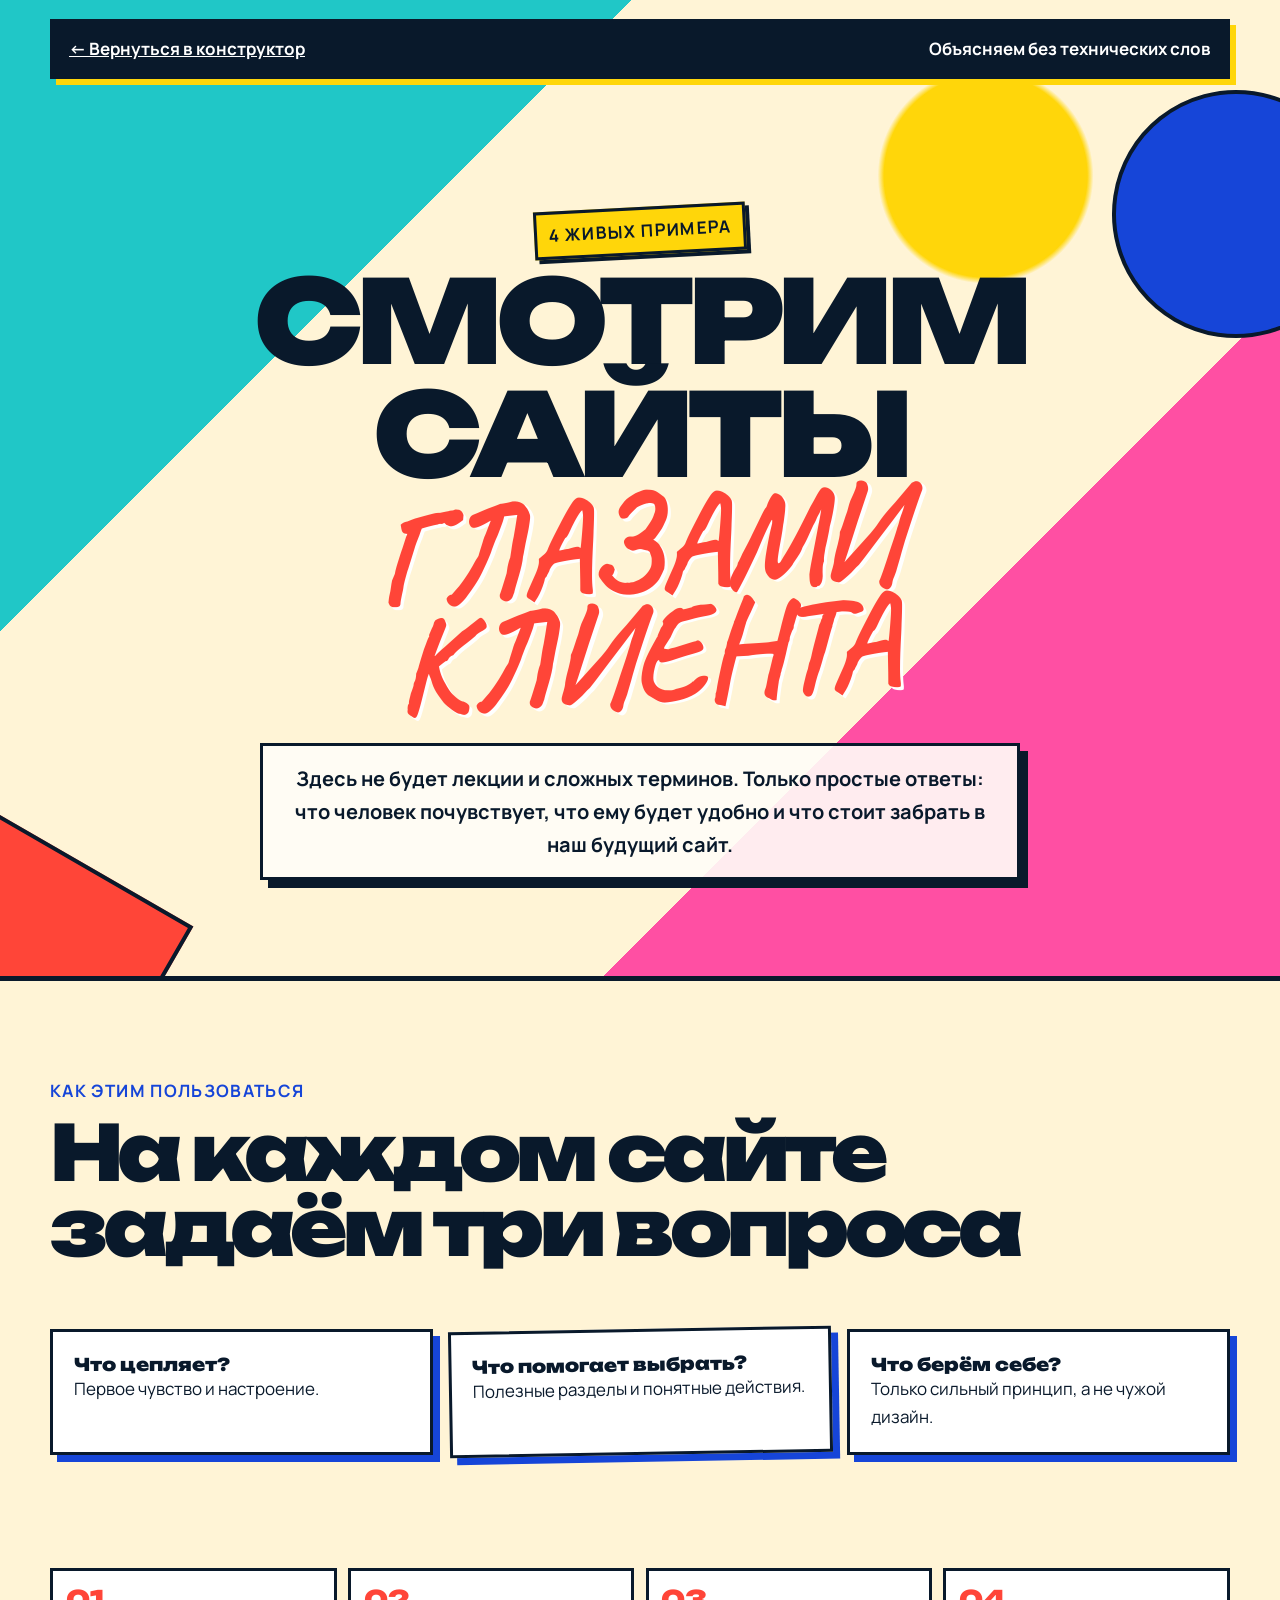
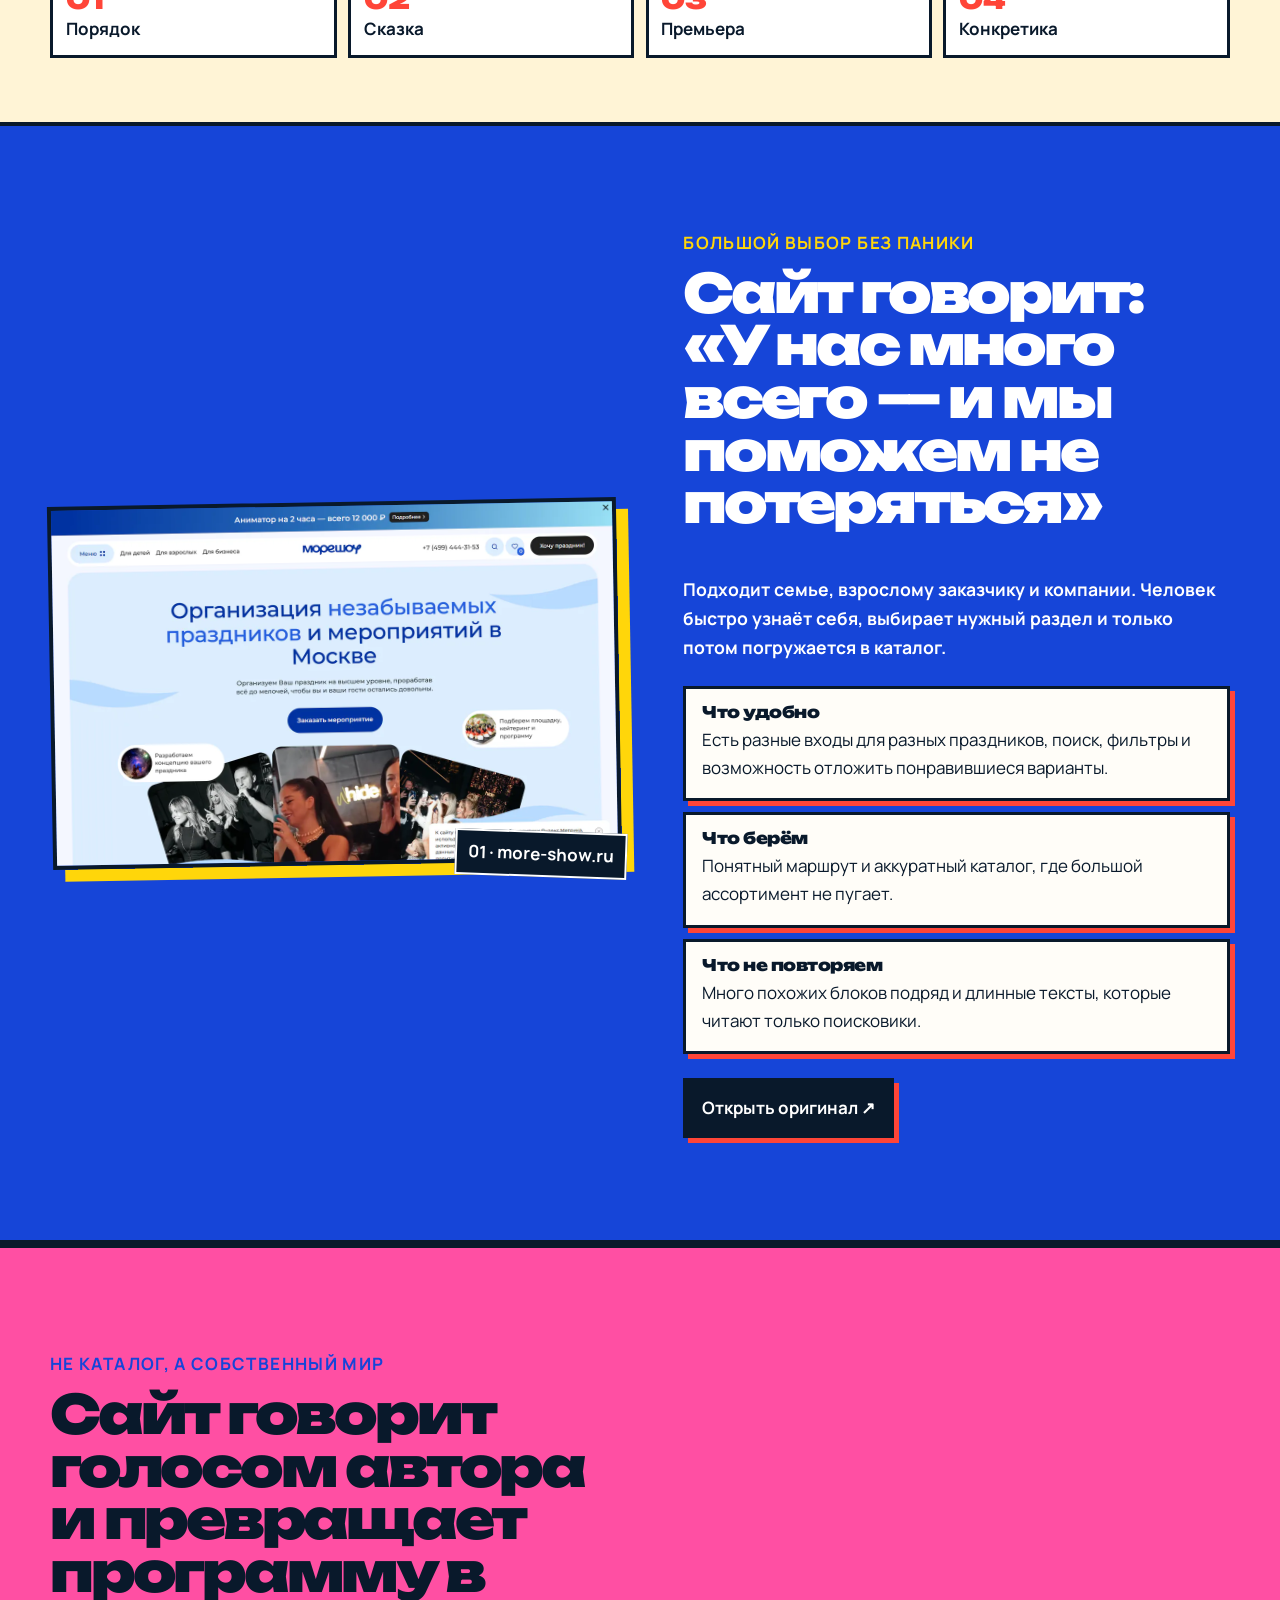
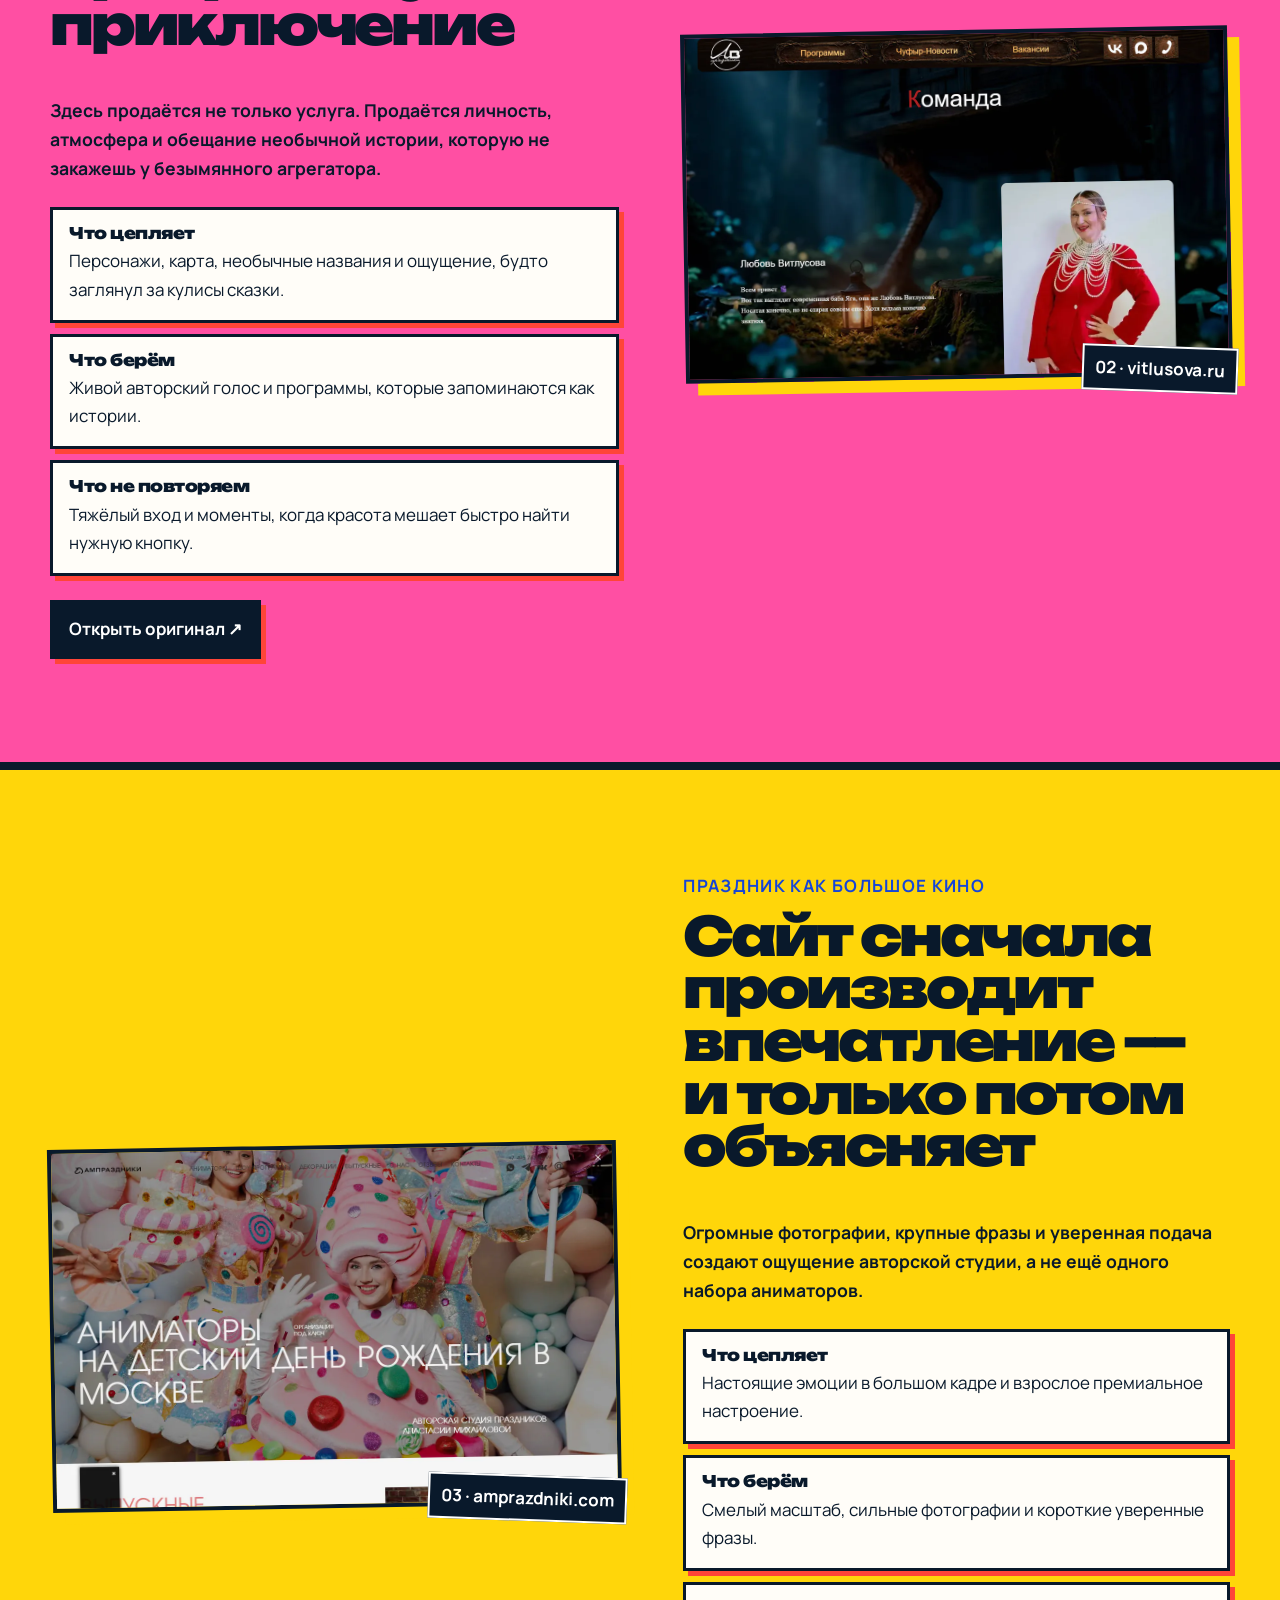
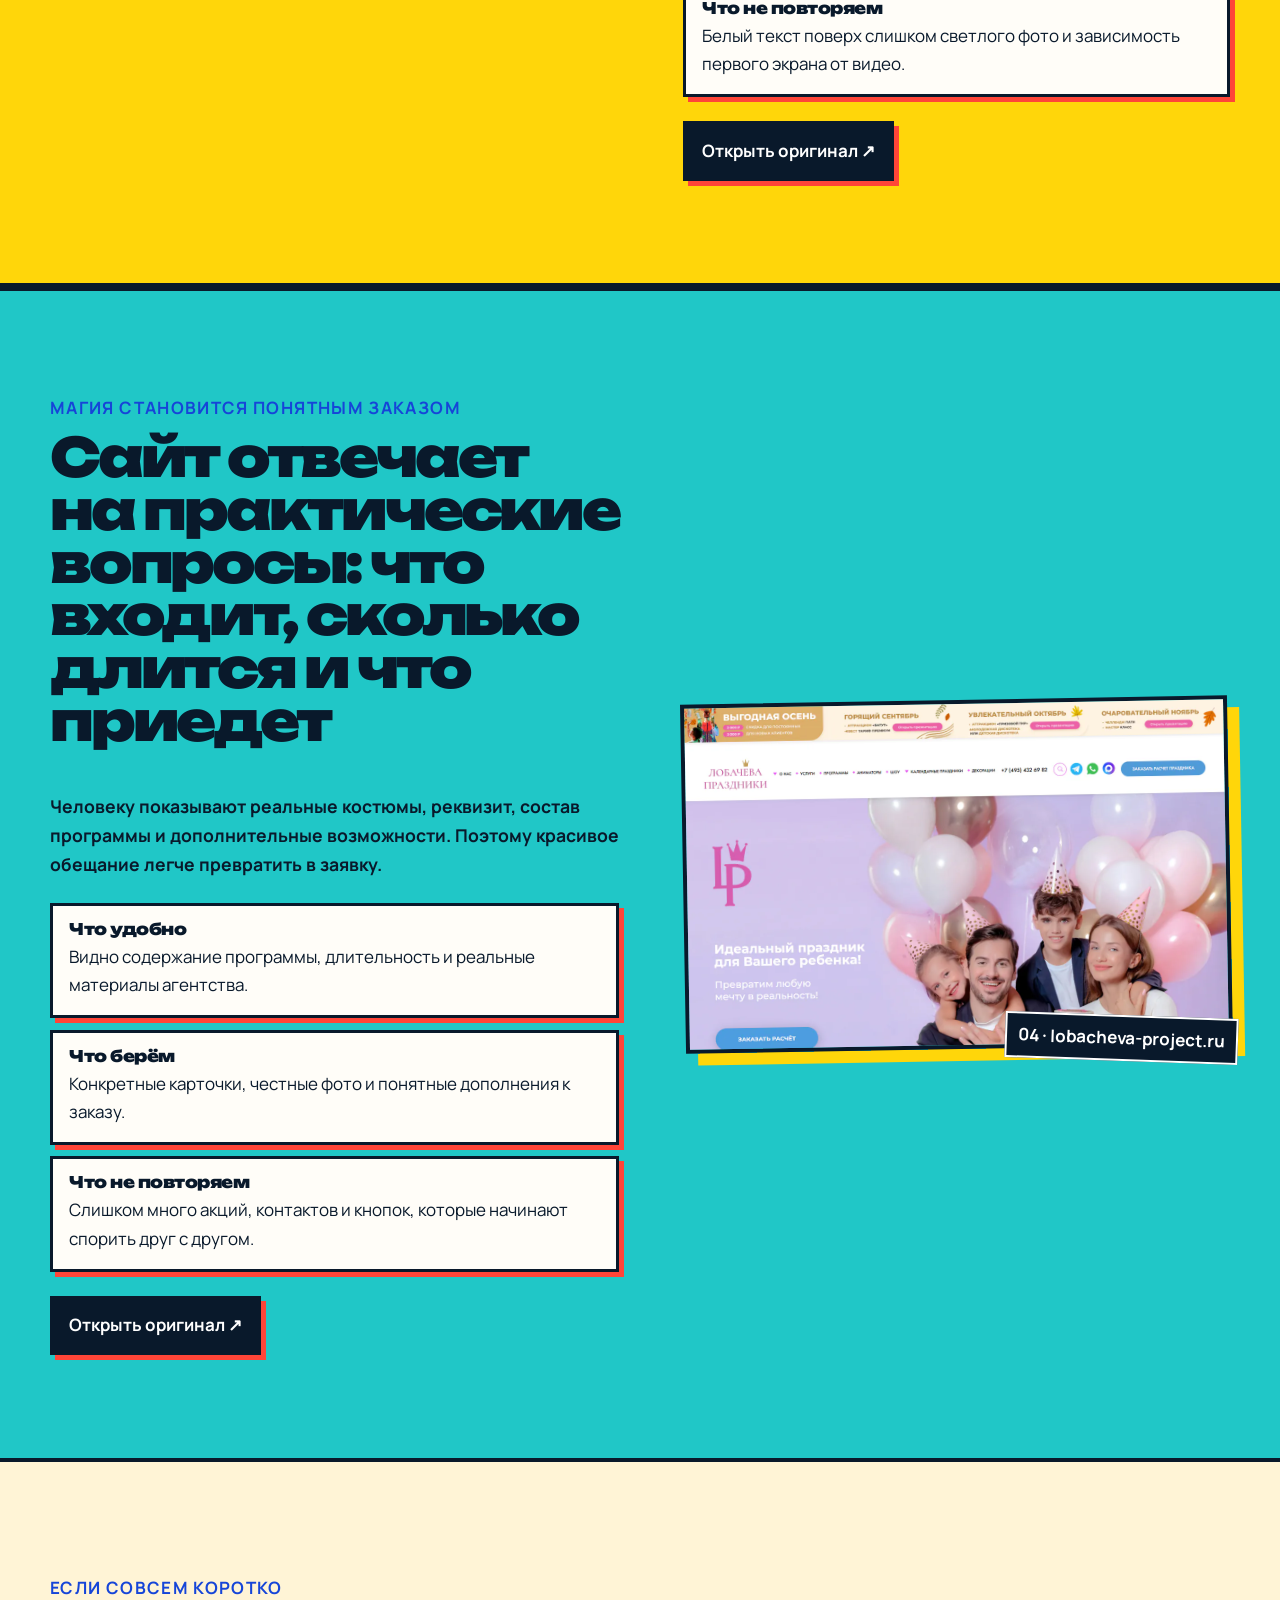
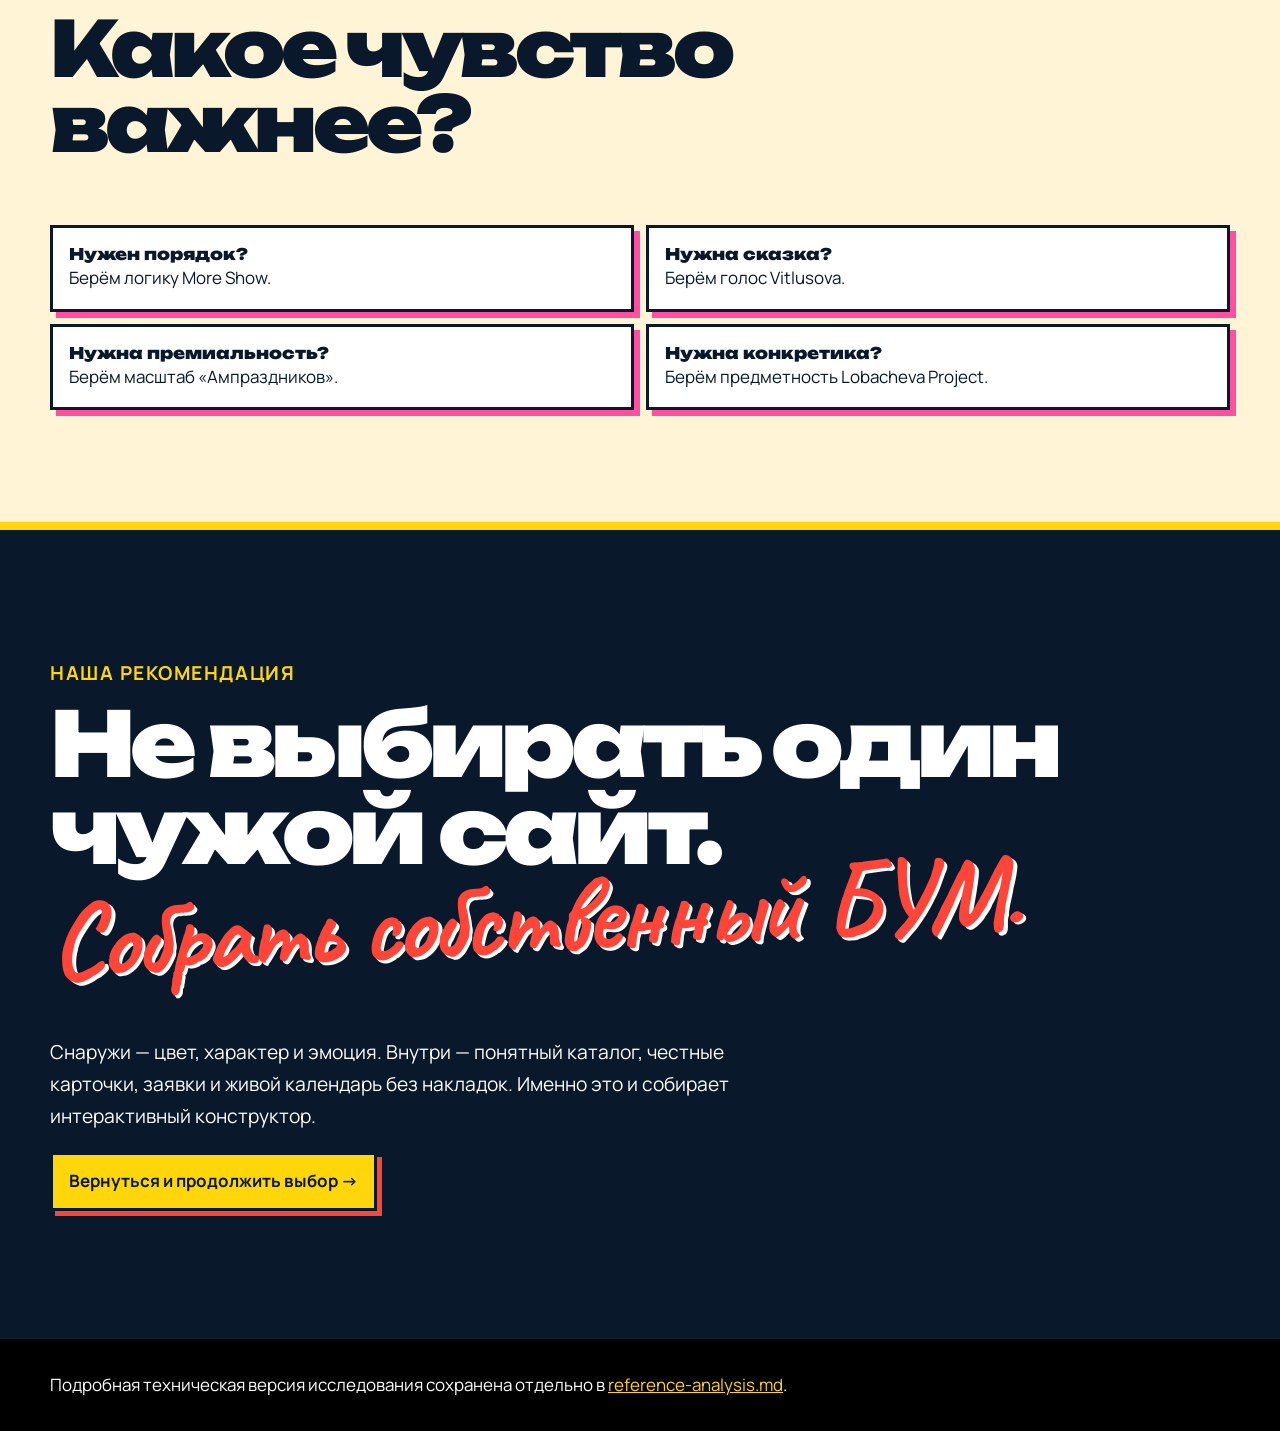
==== research.html @ 72a80bca "fix: apply second client review" ====
<!doctype html>
<html lang="ru">
<head>
  <meta charset="utf-8">
  <meta name="viewport" content="width=device-width, initial-scale=1">
  <meta http-equiv="Content-Security-Policy" content="default-src 'self'; style-src 'self'; font-src 'self'; img-src 'self'; object-src 'none'; base-uri 'none'">
  <meta name="description" content="Понятный разбор четырёх сайтов-примеров для будущего сайта event-агентства.">
  <title>Четыре сайта без сложных слов — исследование</title>
  <link rel="icon" href="assets/images/favicon.svg" type="image/svg+xml">
  <link rel="stylesheet" href="assets/research.css">
</head>
<body>
  <a class="skip" href="#content">Перейти к разбору</a>
  <header class="research-hero">
    <div class="confetti" aria-hidden="true"></div>
    <nav class="topbar"><a href="./">← Вернуться в конструктор</a><span>Объясняем без технических слов</span></nav>
    <div class="hero-copy">
      <p class="stamp">4 живых примера</p>
      <h1>Смотрим сайты<br><em>глазами клиента</em></h1>
      <p>Здесь не будет лекции и сложных терминов. Только простые ответы: что человек почувствует, что ему будет удобно и что стоит забрать в наш будущий сайт.</p>
    </div>
  </header>

  <main id="content">
    <section class="how container" aria-labelledby="how-title">
      <p class="eyebrow">Как этим пользоваться</p>
      <h2 id="how-title">На каждом сайте задаём три вопроса</h2>
      <ol>
        <li><b>Что цепляет?</b><span>Первое чувство и настроение.</span></li>
        <li><b>Что помогает выбрать?</b><span>Полезные разделы и понятные действия.</span></li>
        <li><b>Что берём себе?</b><span>Только сильный принцип, а не чужой дизайн.</span></li>
      </ol>
    </section>

    <nav class="site-route container" aria-label="Четыре сайта"><a href="#more"><b>01</b> Порядок</a><a href="#vitlusova"><b>02</b> Сказка</a><a href="#ampra"><b>03</b> Премьера</a><a href="#lobacheva"><b>04</b> Конкретика</a></nav>

    <article class="site-story story-blue" id="more">
      <div class="container story-grid">
        <div class="story-media"><img src="assets/images/reference-more-desktop.webp" alt="Подписанный снимок сайта more-show.ru" width="1200" height="760"><span>01 · more-show.ru</span></div>
        <div class="story-copy"><p class="eyebrow">Большой выбор без паники</p><h2>Сайт говорит: «У нас много всего — и мы поможем не потеряться»</h2><p class="plain-lead">Подходит семье, взрослому заказчику и компании. Человек быстро узнаёт себя, выбирает нужный раздел и только потом погружается в каталог.</p><div class="simple-cards"><section><h3>Что удобно</h3><p>Есть разные входы для разных праздников, поиск, фильтры и возможность отложить понравившиеся варианты.</p></section><section><h3>Что берём</h3><p>Понятный маршрут и аккуратный каталог, где большой ассортимент не пугает.</p></section><section><h3>Что не повторяем</h3><p>Много похожих блоков подряд и длинные тексты, которые читают только поисковики.</p></section></div><a href="https://more-show.ru/" target="_blank" rel="noreferrer">Открыть оригинал ↗</a></div>
      </div>
    </article>

    <article class="site-story story-pink" id="vitlusova">
      <div class="container story-grid reverse">
        <div class="story-media"><img src="assets/images/reference-vitlusova-desktop.webp" alt="Подписанный снимок сайта vitlusova.ru" width="1200" height="760"><span>02 · vitlusova.ru</span></div>
        <div class="story-copy"><p class="eyebrow">Не каталог, а собственный мир</p><h2>Сайт говорит голосом автора и превращает программу в приключение</h2><p class="plain-lead">Здесь продаётся не только услуга. Продаётся личность, атмосфера и обещание необычной истории, которую не закажешь у безымянного агрегатора.</p><div class="simple-cards"><section><h3>Что цепляет</h3><p>Персонажи, карта, необычные названия и ощущение, будто заглянул за кулисы сказки.</p></section><section><h3>Что берём</h3><p>Живой авторский голос и программы, которые запоминаются как истории.</p></section><section><h3>Что не повторяем</h3><p>Тяжёлый вход и моменты, когда красота мешает быстро найти нужную кнопку.</p></section></div><a href="https://vitlusova.ru/" target="_blank" rel="noreferrer">Открыть оригинал ↗</a></div>
      </div>
    </article>

    <article class="site-story story-yellow" id="ampra">
      <div class="container story-grid">
        <div class="story-media"><img src="assets/images/reference-amp-desktop.webp" alt="Подписанный снимок сайта amprazdniki.com" width="1200" height="760"><span>03 · amprazdniki.com</span></div>
        <div class="story-copy"><p class="eyebrow">Праздник как большое кино</p><h2>Сайт сначала производит впечатление — и только потом объясняет</h2><p class="plain-lead">Огромные фотографии, крупные фразы и уверенная подача создают ощущение авторской студии, а не ещё одного набора аниматоров.</p><div class="simple-cards"><section><h3>Что цепляет</h3><p>Настоящие эмоции в большом кадре и взрослое премиальное настроение.</p></section><section><h3>Что берём</h3><p>Смелый масштаб, сильные фотографии и короткие уверенные фразы.</p></section><section><h3>Что не повторяем</h3><p>Белый текст поверх слишком светлого фото и зависимость первого экрана от видео.</p></section></div><a href="https://amprazdniki.com/" target="_blank" rel="noreferrer">Открыть оригинал ↗</a></div>
      </div>
    </article>

    <article class="site-story story-turquoise" id="lobacheva">
      <div class="container story-grid reverse">
        <div class="story-media"><img src="assets/images/reference-lobacheva-desktop.webp" alt="Подписанный снимок сайта lobacheva-project.ru" width="1200" height="760"><span>04 · lobacheva-project.ru</span></div>
        <div class="story-copy"><p class="eyebrow">Магия становится понятным заказом</p><h2>Сайт отвечает на практические вопросы: что входит, сколько длится и что приедет</h2><p class="plain-lead">Человеку показывают реальные костюмы, реквизит, состав программы и дополнительные возможности. Поэтому красивое обещание легче превратить в заявку.</p><div class="simple-cards"><section><h3>Что удобно</h3><p>Видно содержание программы, длительность и реальные материалы агентства.</p></section><section><h3>Что берём</h3><p>Конкретные карточки, честные фото и понятные дополнения к заказу.</p></section><section><h3>Что не повторяем</h3><p>Слишком много акций, контактов и кнопок, которые начинают спорить друг с другом.</p></section></div><a href="https://lobacheva-project.ru/" target="_blank" rel="noreferrer">Открыть оригинал ↗</a></div>
      </div>
    </article>

    <section class="quick-choice container" aria-labelledby="choice-title">
      <p class="eyebrow">Если совсем коротко</p><h2 id="choice-title">Какое чувство важнее?</h2>
      <div><span><b>Нужен порядок?</b> Берём логику More Show.</span><span><b>Нужна сказка?</b> Берём голос Vitlusova.</span><span><b>Нужна премиальность?</b> Берём масштаб «Ампраздников».</span><span><b>Нужна конкретика?</b> Берём предметность Lobacheva Project.</span></div>
    </section>

    <section class="hybrid">
      <div class="container"><p class="eyebrow">Наша рекомендация</p><h2>Не выбирать один чужой сайт.<br><em>Собрать собственный БУМ.</em></h2><p>Снаружи — цвет, характер и эмоция. Внутри — понятный каталог, честные карточки, заявки и живой календарь без накладок. Именно это и собирает интерактивный конструктор.</p><a href="./">Вернуться и продолжить выбор →</a></div>
    </section>
  </main>
  <footer><div class="container">Подробная техническая версия исследования сохранена отдельно в <a href="research/reference-analysis.md">reference-analysis.md</a>.</div></footer>
</body>
</html>
---- assets/research.css ----
@font-face{font-family:Manrope;src:url('./fonts/manrope-400.ttf')}@font-face{font-family:Manrope;src:url('./fonts/manrope-700.ttf');font-weight:700}@font-face{font-family:Unbounded;src:url('./fonts/unbounded-900.ttf');font-weight:900}@font-face{font-family:Caveat;src:url('./fonts/caveat-700.ttf');font-weight:700}
:root{--ink:#09192b;--blue:#1645d8;--pink:#ff4fa3;--coral:#ff4538;--yellow:#ffd60a;--turquoise:#20c7c7;--cream:#fff4d6;--white:#fffdf8}*{box-sizing:border-box}html{scroll-behavior:smooth;scroll-padding-top:1rem}body{margin:0;color:var(--ink);background:var(--cream);font:400 17px/1.65 Manrope,sans-serif;overflow-x:hidden}.container{width:min(1180px,calc(100% - 2rem));margin-inline:auto}.skip{position:fixed;z-index:20;top:.5rem;left:.5rem;translate:0 -200%;padding:.6rem 1rem;color:#fff;background:var(--ink)}.skip:focus{translate:0}.research-hero{position:relative;min-height:720px;padding:1.2rem 0 6rem;background:radial-gradient(circle at 77% 18%,var(--yellow) 0 8%,transparent 8.5%),linear-gradient(135deg,var(--turquoise) 0 28%,var(--cream) 28% 70%,var(--pink) 70%);border-bottom:5px solid var(--ink);overflow:hidden}.research-hero:before,.research-hero:after{position:absolute;width:240px;aspect-ratio:1;background:var(--coral);border:4px solid var(--ink);content:"";transform:rotate(30deg)}.research-hero:before{left:-100px;bottom:-120px}.research-hero:after{right:-80px;top:90px;background:var(--blue);border-radius:50%}.topbar{position:relative;z-index:2;display:flex;justify-content:space-between;gap:1rem;width:min(1180px,calc(100% - 2rem));margin:auto;padding:.8rem 1rem;background:var(--ink);border:3px solid var(--ink);box-shadow:6px 6px 0 var(--yellow);font-weight:700}.topbar a,.topbar span{color:#fff}.hero-copy{position:relative;z-index:2;width:min(1050px,calc(100% - 2rem));margin:8rem auto 0;text-align:center}.stamp,.eyebrow{margin:0 0 .6rem;color:var(--blue);font-weight:900;letter-spacing:.08em;text-transform:uppercase}.stamp{display:inline-block;padding:.45rem .75rem;color:var(--ink);background:var(--yellow);border:3px solid var(--ink);box-shadow:4px 4px 0 var(--ink);transform:rotate(-3deg)}h1,h2,h3{margin-top:0;font-family:Unbounded,sans-serif;line-height:.98;letter-spacing:-.06em}h1{margin-bottom:2rem;font-size:clamp(3.2rem,9vw,8rem);text-transform:uppercase}h1 em,.hybrid h2 em{display:inline-block;color:var(--coral);font:700 1.18em/.8 Caveat,cursive;letter-spacing:-.03em;transform:rotate(-3deg);text-shadow:3px 3px 0 #fff}.hero-copy>p:last-child{max-width:760px;margin:auto;padding:1rem 1.2rem;background:rgb(255 253 248/.9);border:3px solid var(--ink);box-shadow:8px 8px 0 var(--ink);font-size:clamp(1rem,2vw,1.25rem);font-weight:700}.how{padding-block:6rem}.how h2,.quick-choice h2{max-width:14ch;font-size:clamp(2.4rem,6vw,5.5rem)}.how ol{display:grid;grid-template-columns:repeat(3,1fr);gap:1rem;padding:0;list-style:none}.how li{padding:1.3rem;background:#fff;border:3px solid var(--ink);box-shadow:7px 7px 0 var(--blue)}.how li:nth-child(2){box-shadow-color:var(--pink);transform:rotate(-1deg)}.how li:nth-child(3){box-shadow-color:var(--yellow)}.how li b,.how li span{display:block}.how li b{font:900 1.1rem Unbounded,sans-serif}.site-route{display:grid;grid-template-columns:repeat(4,1fr);gap:.7rem;padding-bottom:4rem}.site-route a{padding:.8rem;color:var(--ink);background:#fff;border:3px solid var(--ink);font-weight:700;text-decoration:none}.site-route b{display:block;color:var(--coral);font:900 1.6rem Unbounded,sans-serif}.site-story{padding-block:clamp(4rem,8vw,8rem);border-block:4px solid var(--ink)}.story-blue{background:var(--blue);color:#fff}.story-pink{background:var(--pink)}.story-yellow{background:var(--yellow)}.story-turquoise{background:var(--turquoise)}.story-grid{display:grid;grid-template-columns:minmax(0,1.02fr) minmax(0,.98fr);gap:clamp(2rem,5vw,5rem);align-items:center}.story-grid.reverse .story-media{order:2}.story-media{position:relative}.story-media img{display:block;width:100%;height:auto;max-height:520px;object-fit:cover;object-position:top;border:4px solid var(--ink);box-shadow:12px 12px 0 var(--yellow);transform:rotate(-1deg)}.story-media span{position:absolute;right:-.5rem;bottom:-.8rem;padding:.45rem .7rem;color:#fff;background:var(--ink);border:2px solid #fff;font-weight:700;transform:rotate(2deg)}.story-copy h2{font-size:clamp(2rem,4.2vw,4.2rem)}.story-blue .eyebrow{color:var(--yellow)}.plain-lead{font-size:1.1rem;font-weight:700}.simple-cards{display:grid;gap:.7rem;margin-block:1.5rem}.simple-cards section{padding:1rem;color:var(--ink);background:var(--white);border:3px solid var(--ink);box-shadow:5px 5px 0 var(--coral)}.simple-cards section:nth-child(2){box-shadow-color:var(--turquoise)}.simple-cards section:nth-child(3){box-shadow-color:var(--yellow)}.simple-cards h3{margin:0 0 .35rem;font-size:1rem;letter-spacing:-.03em}.simple-cards p{margin:0}.story-copy>a,.hybrid a{display:inline-flex;padding:.8rem 1rem;color:#fff;background:var(--ink);border:3px solid var(--ink);box-shadow:5px 5px 0 var(--coral);font-weight:900;text-decoration:none}.quick-choice{padding-block:7rem}.quick-choice>div{display:grid;grid-template-columns:repeat(2,1fr);gap:.8rem}.quick-choice span{padding:1rem;background:#fff;border:3px solid var(--ink);box-shadow:6px 6px 0 var(--pink)}.quick-choice b{display:block;font:900 1rem Unbounded,sans-serif}.hybrid{padding-block:8rem;color:#fff;background:var(--ink);border-top:8px solid var(--yellow)}.hybrid h2{font-size:clamp(2.7rem,7vw,7rem)}.hybrid p{max-width:760px;font-size:1.2rem}.hybrid .eyebrow{color:var(--yellow)}.hybrid a{color:var(--ink);background:var(--yellow);box-shadow-color:var(--pink)}footer{padding:2rem;color:#fff;background:#000}footer a{color:var(--yellow)}a:focus-visible{outline:4px solid var(--coral);outline-offset:4px}
@media(max-width:760px){body{font-size:15px}.research-hero{min-height:640px}.topbar{align-items:flex-start;flex-direction:column}.hero-copy{margin-top:5rem}h1{font-size:clamp(2.25rem,12vw,3.6rem);letter-spacing:-.08em;text-shadow:2px 0 var(--cream),-2px 0 var(--cream),0 2px var(--cream),0 -2px var(--cream)}.how ol,.site-route,.story-grid,.quick-choice>div{grid-template-columns:1fr}.site-route{padding-bottom:2rem}.story-grid.reverse .story-media{order:0}.story-media img{box-shadow:7px 7px 0 var(--yellow)}.story-copy h2{font-size:clamp(1.75rem,8vw,3rem)}.how,.quick-choice{padding-block:4rem}.site-story{padding-block:4rem}.hybrid{padding-block:5rem}.hybrid h2{overflow-wrap:anywhere}}
@media(prefers-reduced-motion:reduce){html{scroll-behavior:auto}}
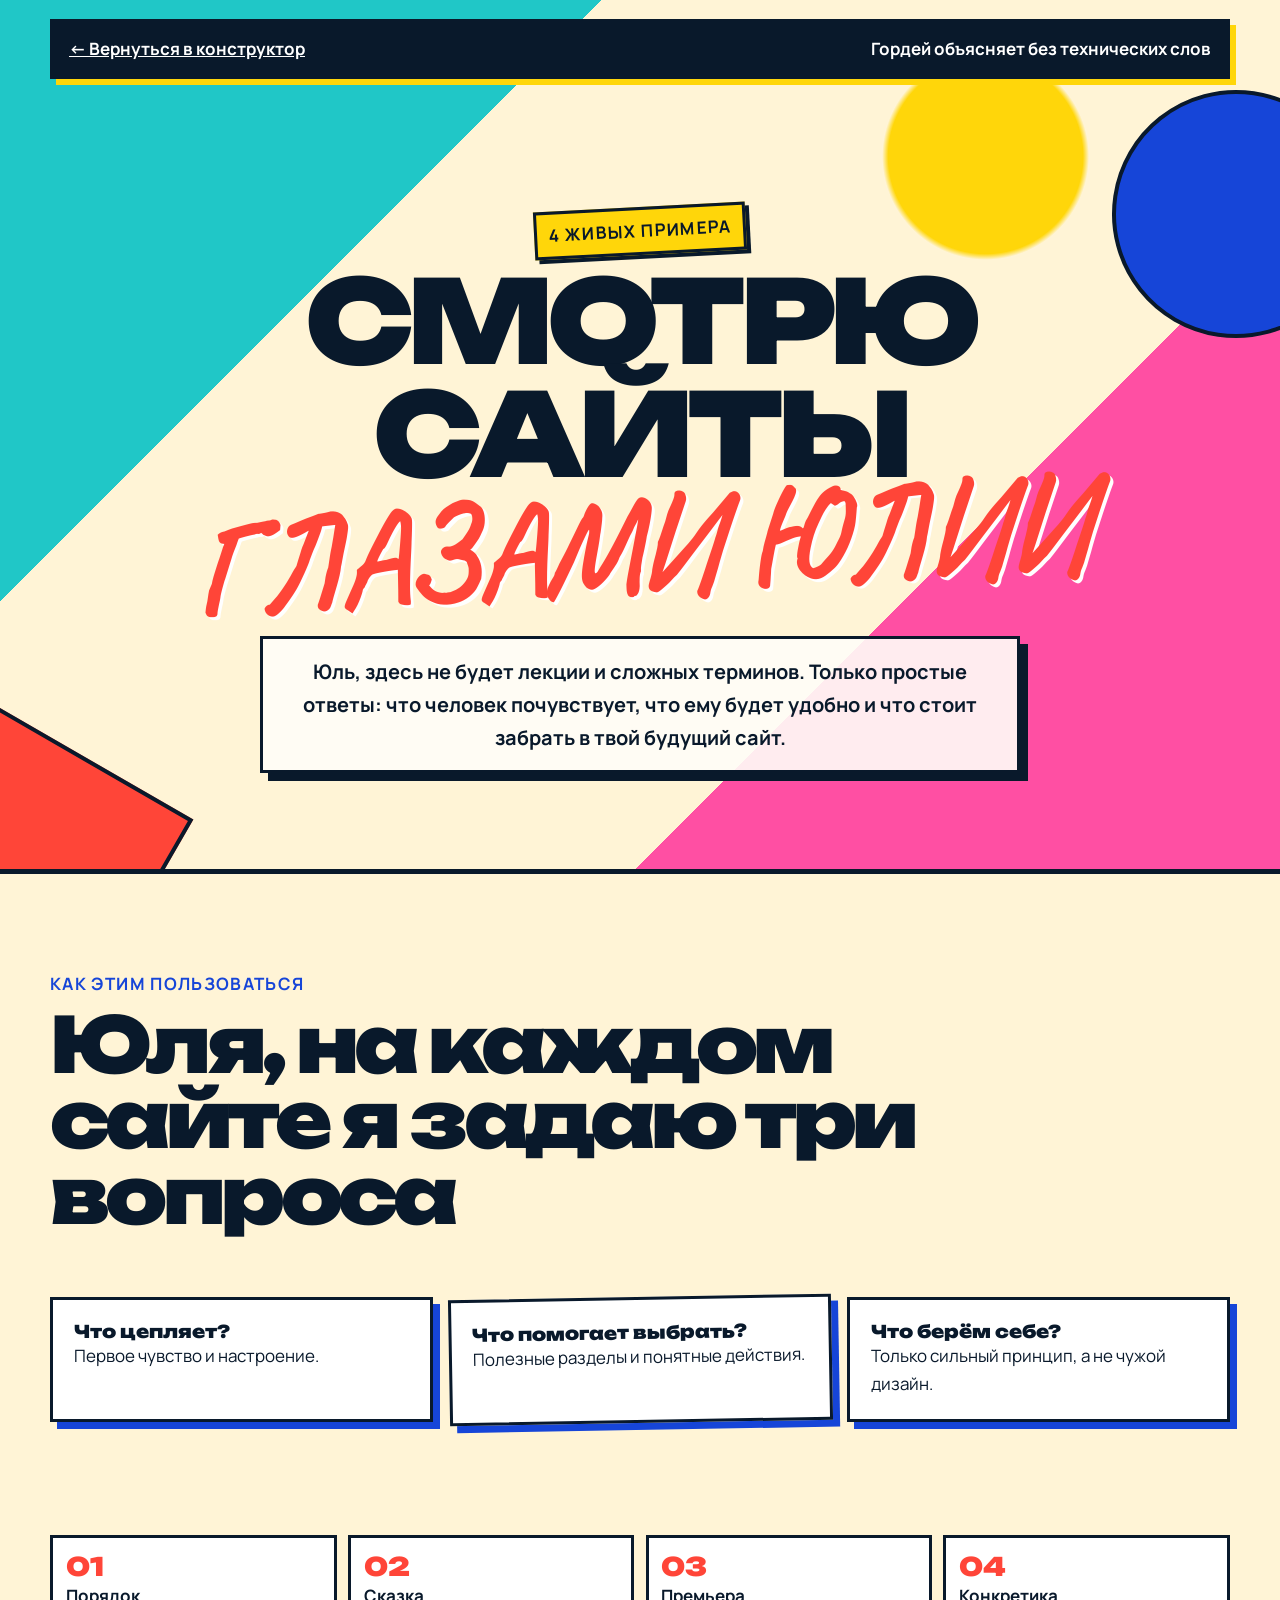
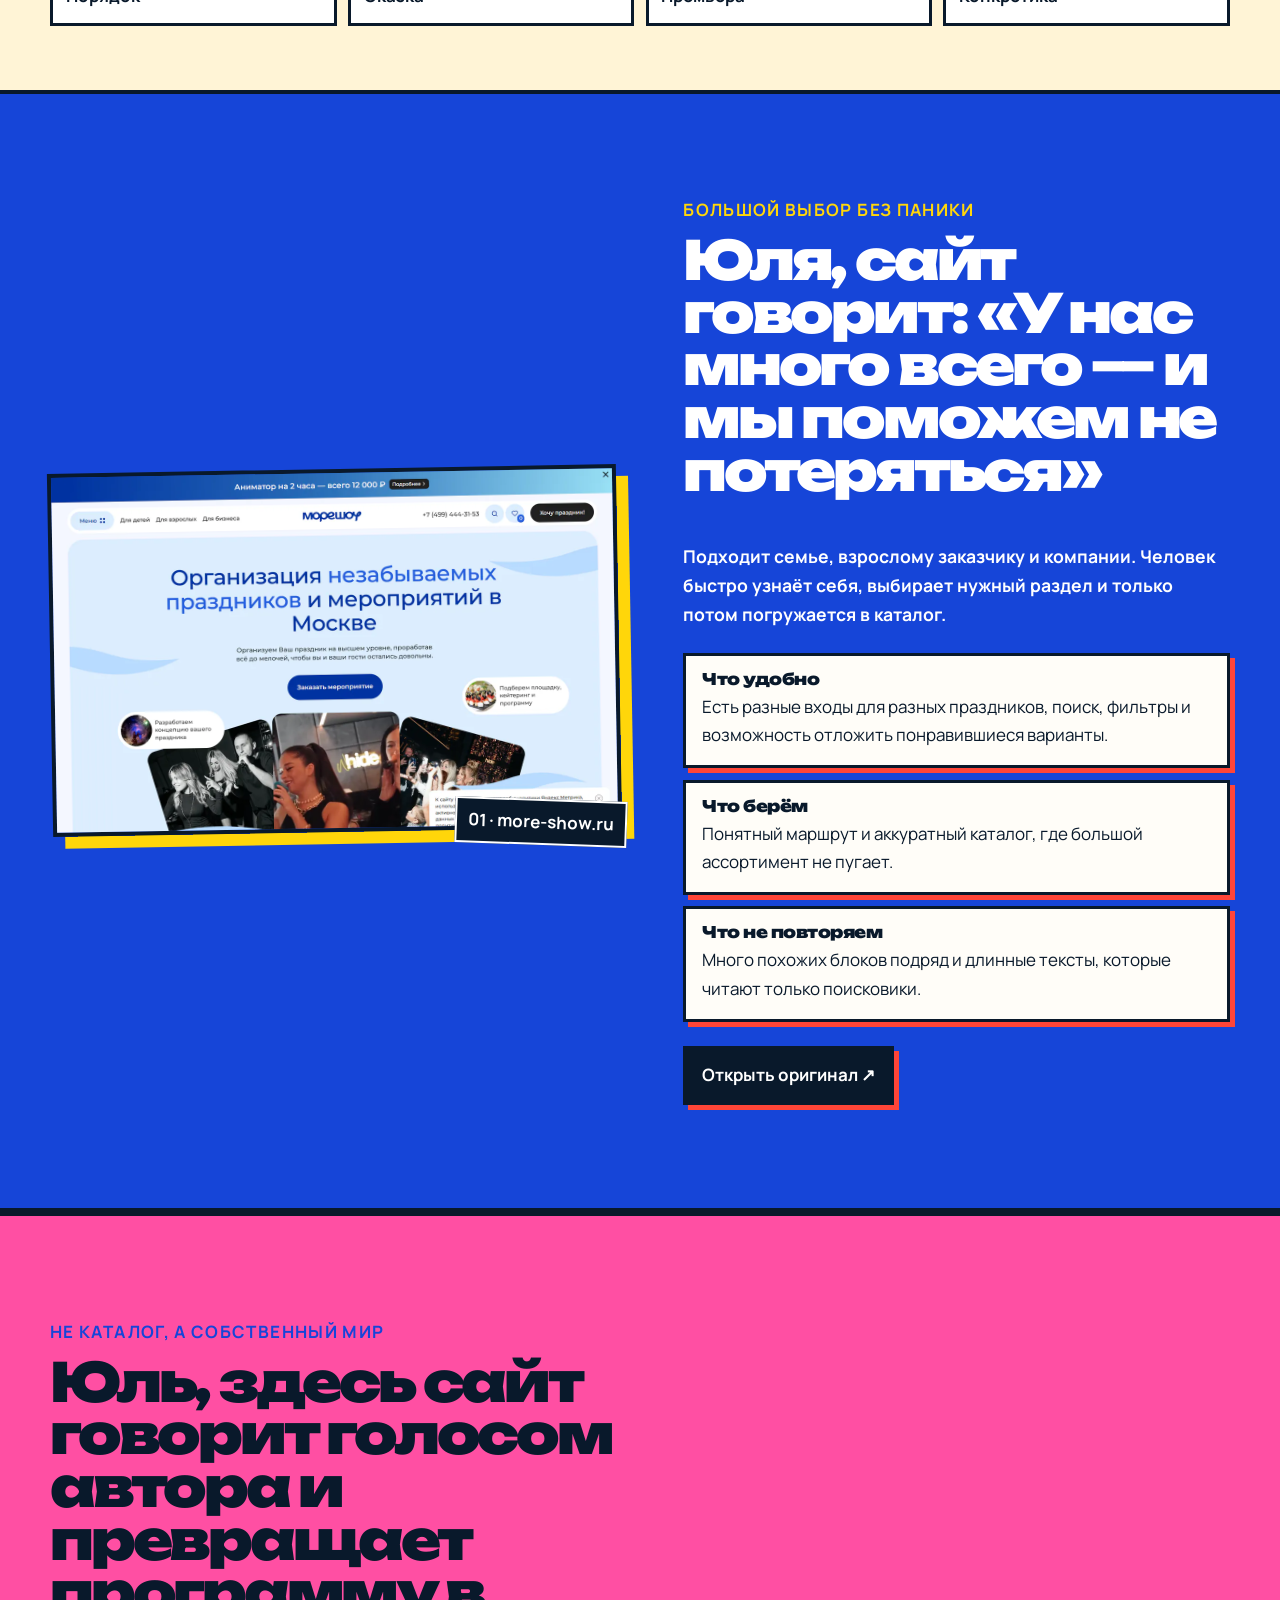
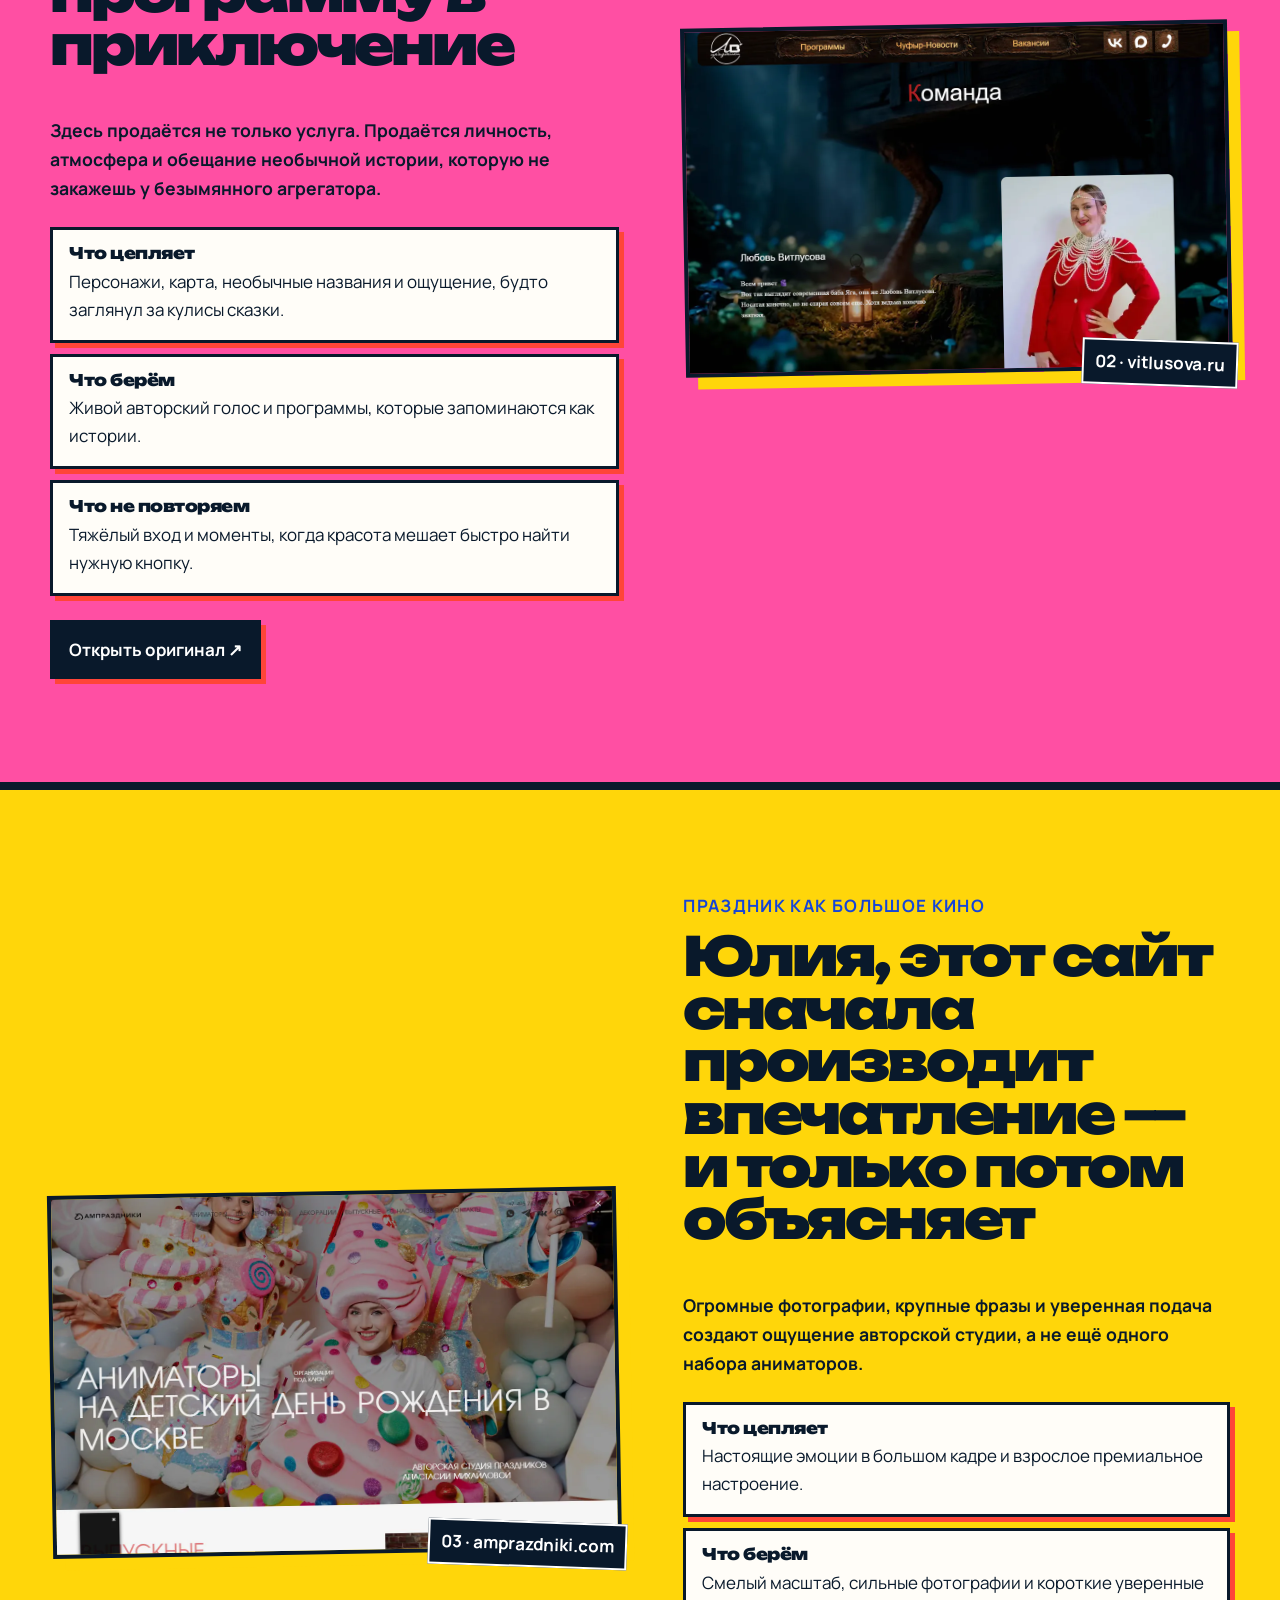
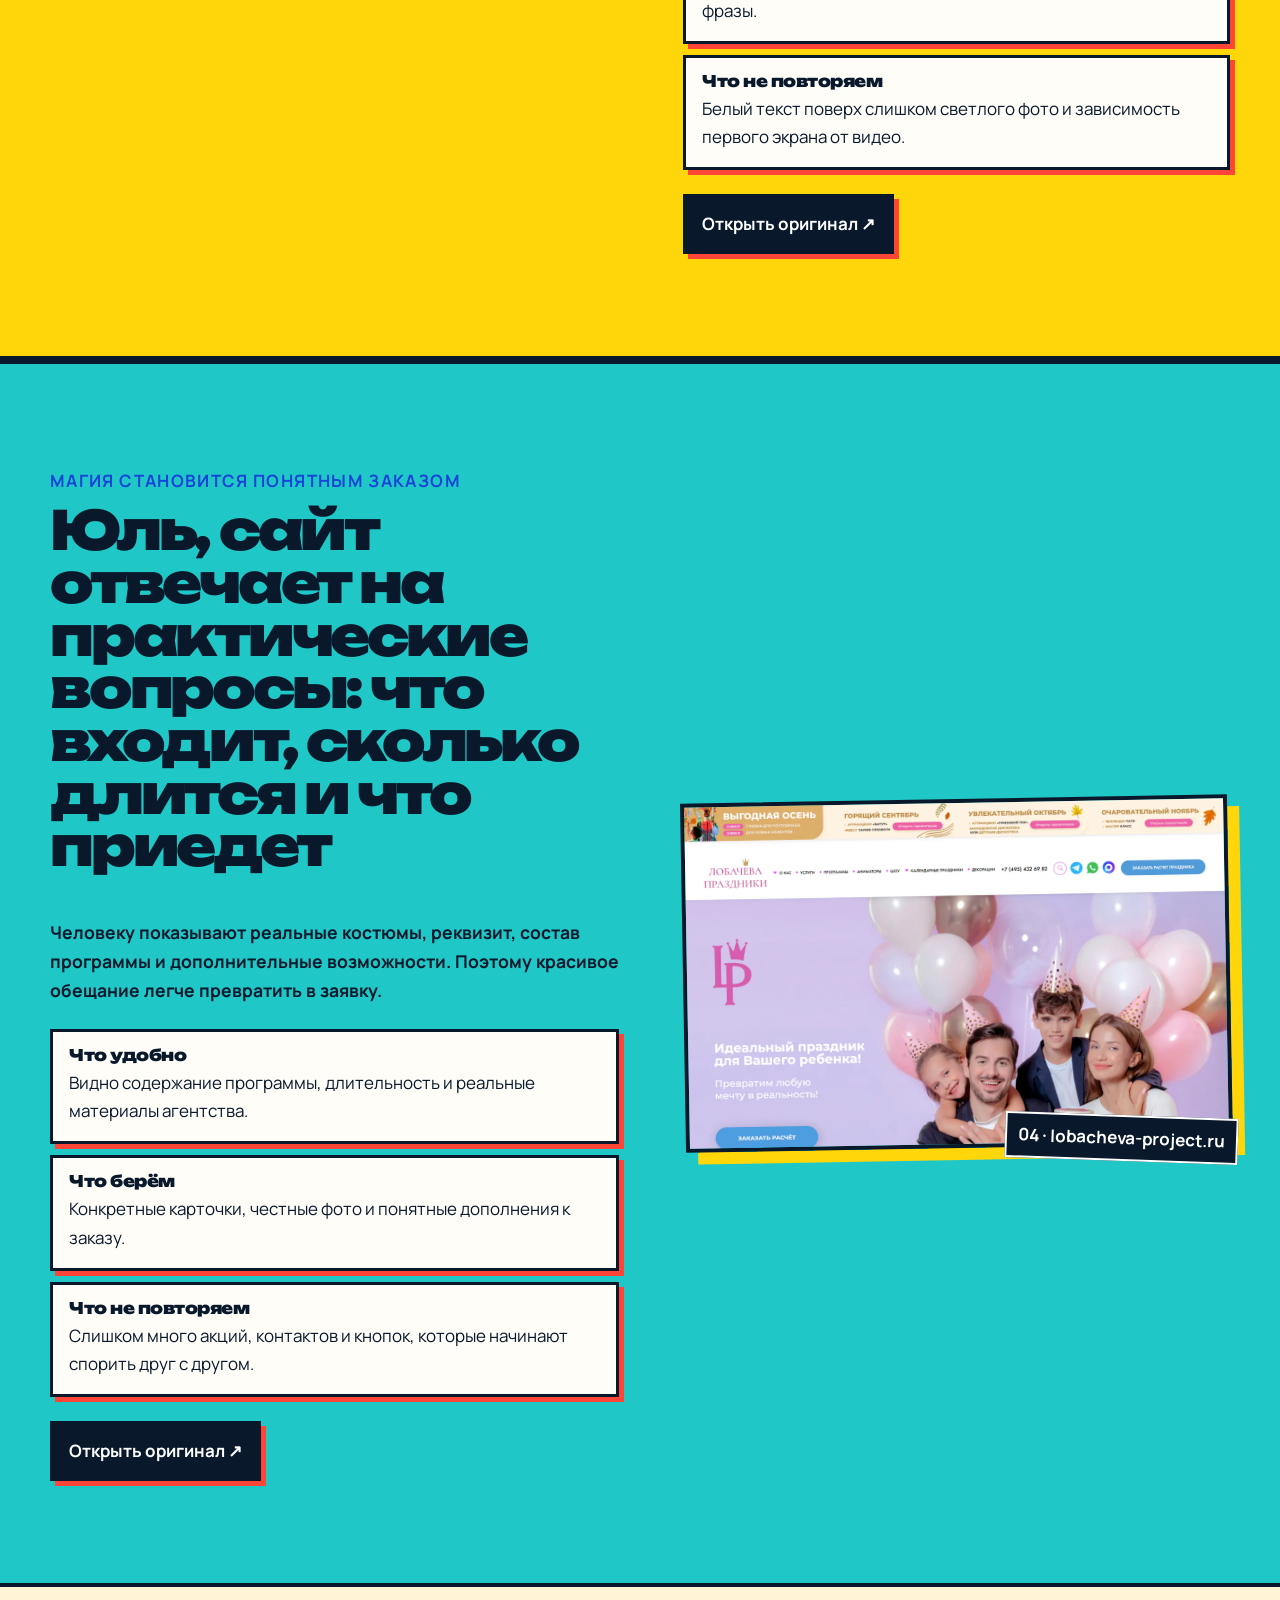
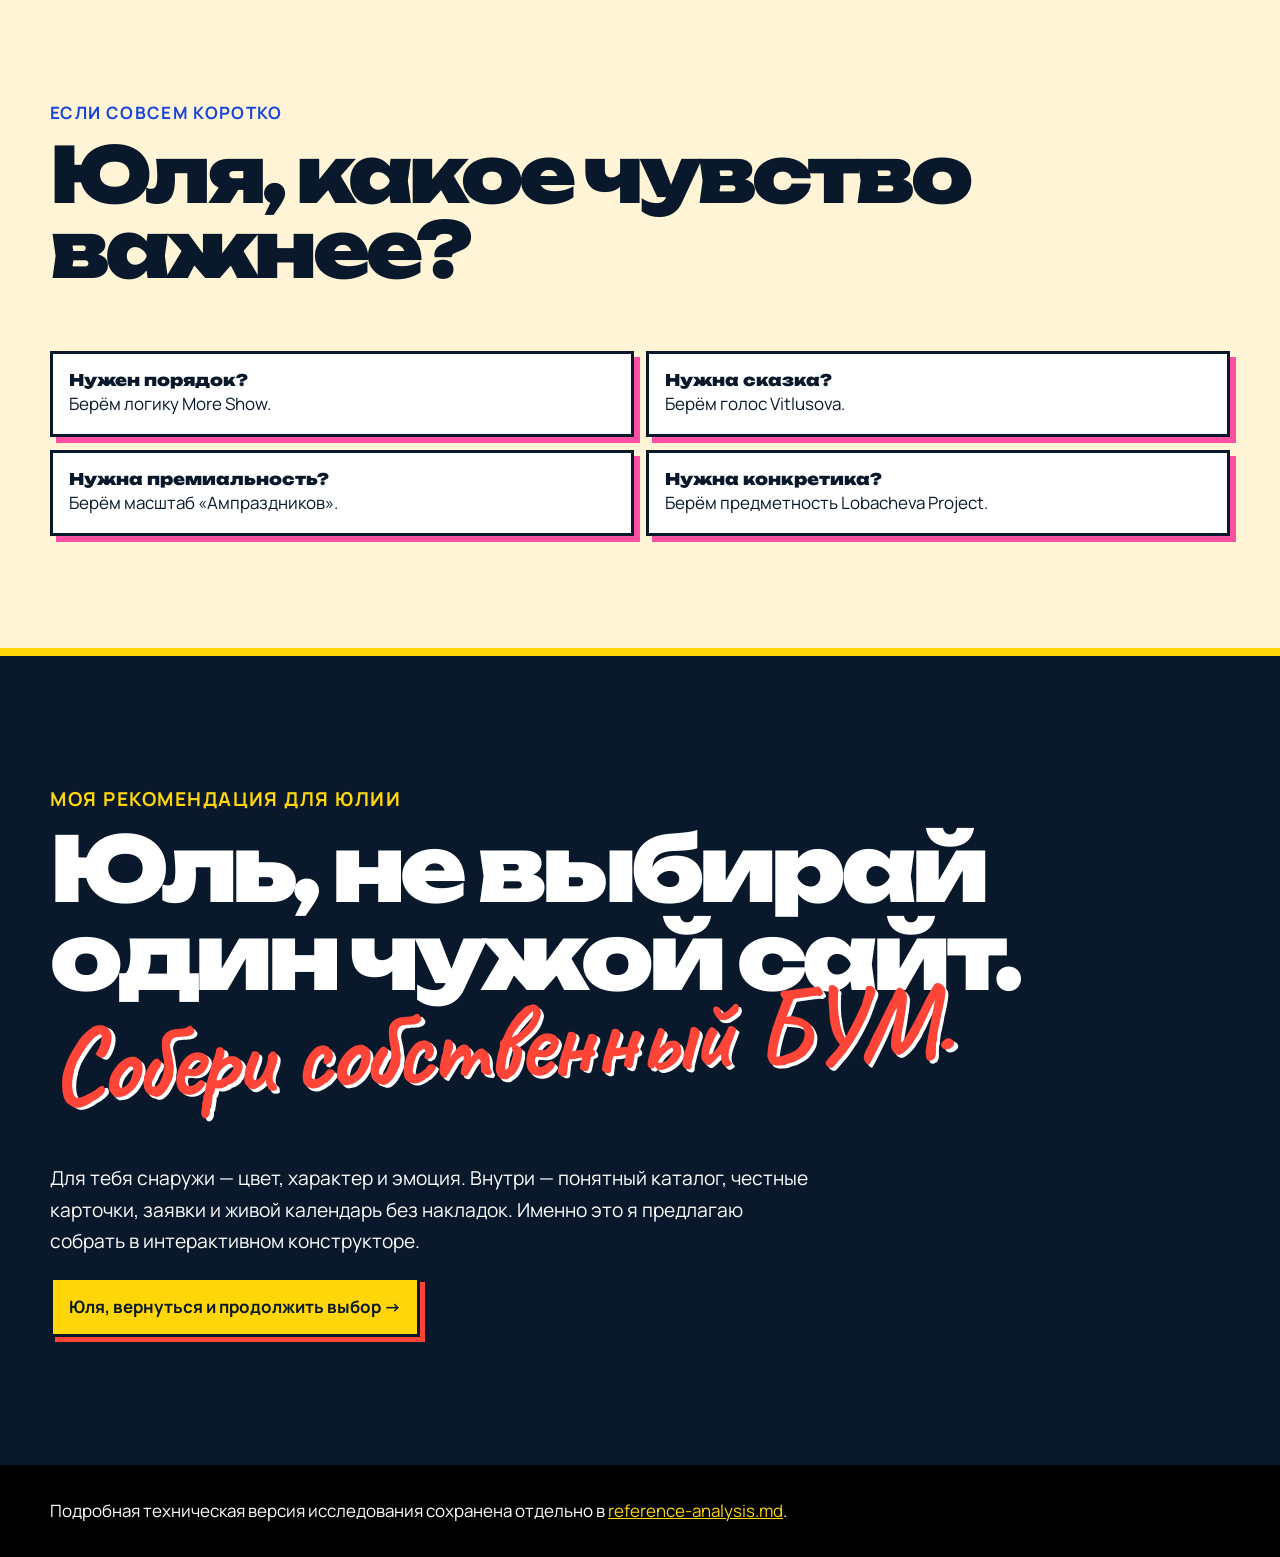
==== commit 2830e2e9: "feat: personalize and animate Julia journey" ====
--- a/research.html
+++ b/research.html
@@ -13,18 +13,18 @@
   <a class="skip" href="#content">Перейти к разбору</a>
   <header class="research-hero">
     <div class="confetti" aria-hidden="true"></div>
-    <nav class="topbar"><a href="./">← Вернуться в конструктор</a><span>Объясняем без технических слов</span></nav>
+    <nav class="topbar"><a href="./">← Вернуться в конструктор</a><span>Гордей объясняет без технических слов</span></nav>
     <div class="hero-copy">
       <p class="stamp">4 живых примера</p>
-      <h1>Смотрим сайты<br><em>глазами клиента</em></h1>
-      <p>Здесь не будет лекции и сложных терминов. Только простые ответы: что человек почувствует, что ему будет удобно и что стоит забрать в наш будущий сайт.</p>
+      <h1>Смотрю сайты<br><em>глазами Юлии</em></h1>
+      <p>Юль, здесь не будет лекции и сложных терминов. Только простые ответы: что человек почувствует, что ему будет удобно и что стоит забрать в твой будущий сайт.</p>
     </div>
   </header>
 
   <main id="content">
     <section class="how container" aria-labelledby="how-title">
       <p class="eyebrow">Как этим пользоваться</p>
-      <h2 id="how-title">На каждом сайте задаём три вопроса</h2>
+      <h2 id="how-title">Юля, на каждом сайте я задаю три вопроса</h2>
       <ol>
         <li><b>Что цепляет?</b><span>Первое чувство и настроение.</span></li>
         <li><b>Что помогает выбрать?</b><span>Полезные разделы и понятные действия.</span></li>
@@ -37,38 +37,38 @@
     <article class="site-story story-blue" id="more">
       <div class="container story-grid">
         <div class="story-media"><img src="assets/images/reference-more-desktop.webp" alt="Подписанный снимок сайта more-show.ru" width="1200" height="760"><span>01 · more-show.ru</span></div>
-        <div class="story-copy"><p class="eyebrow">Большой выбор без паники</p><h2>Сайт говорит: «У нас много всего — и мы поможем не потеряться»</h2><p class="plain-lead">Подходит семье, взрослому заказчику и компании. Человек быстро узнаёт себя, выбирает нужный раздел и только потом погружается в каталог.</p><div class="simple-cards"><section><h3>Что удобно</h3><p>Есть разные входы для разных праздников, поиск, фильтры и возможность отложить понравившиеся варианты.</p></section><section><h3>Что берём</h3><p>Понятный маршрут и аккуратный каталог, где большой ассортимент не пугает.</p></section><section><h3>Что не повторяем</h3><p>Много похожих блоков подряд и длинные тексты, которые читают только поисковики.</p></section></div><a href="https://more-show.ru/" target="_blank" rel="noreferrer">Открыть оригинал ↗</a></div>
+        <div class="story-copy"><p class="eyebrow">Большой выбор без паники</p><h2>Юля, сайт говорит: «У нас много всего — и мы поможем не потеряться»</h2><p class="plain-lead">Подходит семье, взрослому заказчику и компании. Человек быстро узнаёт себя, выбирает нужный раздел и только потом погружается в каталог.</p><div class="simple-cards"><section><h3>Что удобно</h3><p>Есть разные входы для разных праздников, поиск, фильтры и возможность отложить понравившиеся варианты.</p></section><section><h3>Что берём</h3><p>Понятный маршрут и аккуратный каталог, где большой ассортимент не пугает.</p></section><section><h3>Что не повторяем</h3><p>Много похожих блоков подряд и длинные тексты, которые читают только поисковики.</p></section></div><a href="https://more-show.ru/" target="_blank" rel="noreferrer">Открыть оригинал ↗</a></div>
       </div>
     </article>
 
     <article class="site-story story-pink" id="vitlusova">
       <div class="container story-grid reverse">
         <div class="story-media"><img src="assets/images/reference-vitlusova-desktop.webp" alt="Подписанный снимок сайта vitlusova.ru" width="1200" height="760"><span>02 · vitlusova.ru</span></div>
-        <div class="story-copy"><p class="eyebrow">Не каталог, а собственный мир</p><h2>Сайт говорит голосом автора и превращает программу в приключение</h2><p class="plain-lead">Здесь продаётся не только услуга. Продаётся личность, атмосфера и обещание необычной истории, которую не закажешь у безымянного агрегатора.</p><div class="simple-cards"><section><h3>Что цепляет</h3><p>Персонажи, карта, необычные названия и ощущение, будто заглянул за кулисы сказки.</p></section><section><h3>Что берём</h3><p>Живой авторский голос и программы, которые запоминаются как истории.</p></section><section><h3>Что не повторяем</h3><p>Тяжёлый вход и моменты, когда красота мешает быстро найти нужную кнопку.</p></section></div><a href="https://vitlusova.ru/" target="_blank" rel="noreferrer">Открыть оригинал ↗</a></div>
+        <div class="story-copy"><p class="eyebrow">Не каталог, а собственный мир</p><h2>Юль, здесь сайт говорит голосом автора и превращает программу в приключение</h2><p class="plain-lead">Здесь продаётся не только услуга. Продаётся личность, атмосфера и обещание необычной истории, которую не закажешь у безымянного агрегатора.</p><div class="simple-cards"><section><h3>Что цепляет</h3><p>Персонажи, карта, необычные названия и ощущение, будто заглянул за кулисы сказки.</p></section><section><h3>Что берём</h3><p>Живой авторский голос и программы, которые запоминаются как истории.</p></section><section><h3>Что не повторяем</h3><p>Тяжёлый вход и моменты, когда красота мешает быстро найти нужную кнопку.</p></section></div><a href="https://vitlusova.ru/" target="_blank" rel="noreferrer">Открыть оригинал ↗</a></div>
       </div>
     </article>
 
     <article class="site-story story-yellow" id="ampra">
       <div class="container story-grid">
         <div class="story-media"><img src="assets/images/reference-amp-desktop.webp" alt="Подписанный снимок сайта amprazdniki.com" width="1200" height="760"><span>03 · amprazdniki.com</span></div>
-        <div class="story-copy"><p class="eyebrow">Праздник как большое кино</p><h2>Сайт сначала производит впечатление — и только потом объясняет</h2><p class="plain-lead">Огромные фотографии, крупные фразы и уверенная подача создают ощущение авторской студии, а не ещё одного набора аниматоров.</p><div class="simple-cards"><section><h3>Что цепляет</h3><p>Настоящие эмоции в большом кадре и взрослое премиальное настроение.</p></section><section><h3>Что берём</h3><p>Смелый масштаб, сильные фотографии и короткие уверенные фразы.</p></section><section><h3>Что не повторяем</h3><p>Белый текст поверх слишком светлого фото и зависимость первого экрана от видео.</p></section></div><a href="https://amprazdniki.com/" target="_blank" rel="noreferrer">Открыть оригинал ↗</a></div>
+        <div class="story-copy"><p class="eyebrow">Праздник как большое кино</p><h2>Юлия, этот сайт сначала производит впечатление — и только потом объясняет</h2><p class="plain-lead">Огромные фотографии, крупные фразы и уверенная подача создают ощущение авторской студии, а не ещё одного набора аниматоров.</p><div class="simple-cards"><section><h3>Что цепляет</h3><p>Настоящие эмоции в большом кадре и взрослое премиальное настроение.</p></section><section><h3>Что берём</h3><p>Смелый масштаб, сильные фотографии и короткие уверенные фразы.</p></section><section><h3>Что не повторяем</h3><p>Белый текст поверх слишком светлого фото и зависимость первого экрана от видео.</p></section></div><a href="https://amprazdniki.com/" target="_blank" rel="noreferrer">Открыть оригинал ↗</a></div>
       </div>
     </article>
 
     <article class="site-story story-turquoise" id="lobacheva">
       <div class="container story-grid reverse">
         <div class="story-media"><img src="assets/images/reference-lobacheva-desktop.webp" alt="Подписанный снимок сайта lobacheva-project.ru" width="1200" height="760"><span>04 · lobacheva-project.ru</span></div>
-        <div class="story-copy"><p class="eyebrow">Магия становится понятным заказом</p><h2>Сайт отвечает на практические вопросы: что входит, сколько длится и что приедет</h2><p class="plain-lead">Человеку показывают реальные костюмы, реквизит, состав программы и дополнительные возможности. Поэтому красивое обещание легче превратить в заявку.</p><div class="simple-cards"><section><h3>Что удобно</h3><p>Видно содержание программы, длительность и реальные материалы агентства.</p></section><section><h3>Что берём</h3><p>Конкретные карточки, честные фото и понятные дополнения к заказу.</p></section><section><h3>Что не повторяем</h3><p>Слишком много акций, контактов и кнопок, которые начинают спорить друг с другом.</p></section></div><a href="https://lobacheva-project.ru/" target="_blank" rel="noreferrer">Открыть оригинал ↗</a></div>
+        <div class="story-copy"><p class="eyebrow">Магия становится понятным заказом</p><h2>Юль, сайт отвечает на практические вопросы: что входит, сколько длится и что приедет</h2><p class="plain-lead">Человеку показывают реальные костюмы, реквизит, состав программы и дополнительные возможности. Поэтому красивое обещание легче превратить в заявку.</p><div class="simple-cards"><section><h3>Что удобно</h3><p>Видно содержание программы, длительность и реальные материалы агентства.</p></section><section><h3>Что берём</h3><p>Конкретные карточки, честные фото и понятные дополнения к заказу.</p></section><section><h3>Что не повторяем</h3><p>Слишком много акций, контактов и кнопок, которые начинают спорить друг с другом.</p></section></div><a href="https://lobacheva-project.ru/" target="_blank" rel="noreferrer">Открыть оригинал ↗</a></div>
       </div>
     </article>
 
     <section class="quick-choice container" aria-labelledby="choice-title">
-      <p class="eyebrow">Если совсем коротко</p><h2 id="choice-title">Какое чувство важнее?</h2>
+      <p class="eyebrow">Если совсем коротко</p><h2 id="choice-title">Юля, какое чувство важнее?</h2>
       <div><span><b>Нужен порядок?</b> Берём логику More Show.</span><span><b>Нужна сказка?</b> Берём голос Vitlusova.</span><span><b>Нужна премиальность?</b> Берём масштаб «Ампраздников».</span><span><b>Нужна конкретика?</b> Берём предметность Lobacheva Project.</span></div>
     </section>
 
     <section class="hybrid">
-      <div class="container"><p class="eyebrow">Наша рекомендация</p><h2>Не выбирать один чужой сайт.<br><em>Собрать собственный БУМ.</em></h2><p>Снаружи — цвет, характер и эмоция. Внутри — понятный каталог, честные карточки, заявки и живой календарь без накладок. Именно это и собирает интерактивный конструктор.</p><a href="./">Вернуться и продолжить выбор →</a></div>
+      <div class="container"><p class="eyebrow">Моя рекомендация для Юлии</p><h2>Юль, не выбирай один чужой сайт.<br><em>Собери собственный БУМ.</em></h2><p>Для тебя снаружи — цвет, характер и эмоция. Внутри — понятный каталог, честные карточки, заявки и живой календарь без накладок. Именно это я предлагаю собрать в интерактивном конструкторе.</p><a href="./">Юля, вернуться и продолжить выбор →</a></div>
     </section>
   </main>
   <footer><div class="container">Подробная техническая версия исследования сохранена отдельно в <a href="research/reference-analysis.md">reference-analysis.md</a>.</div></footer>
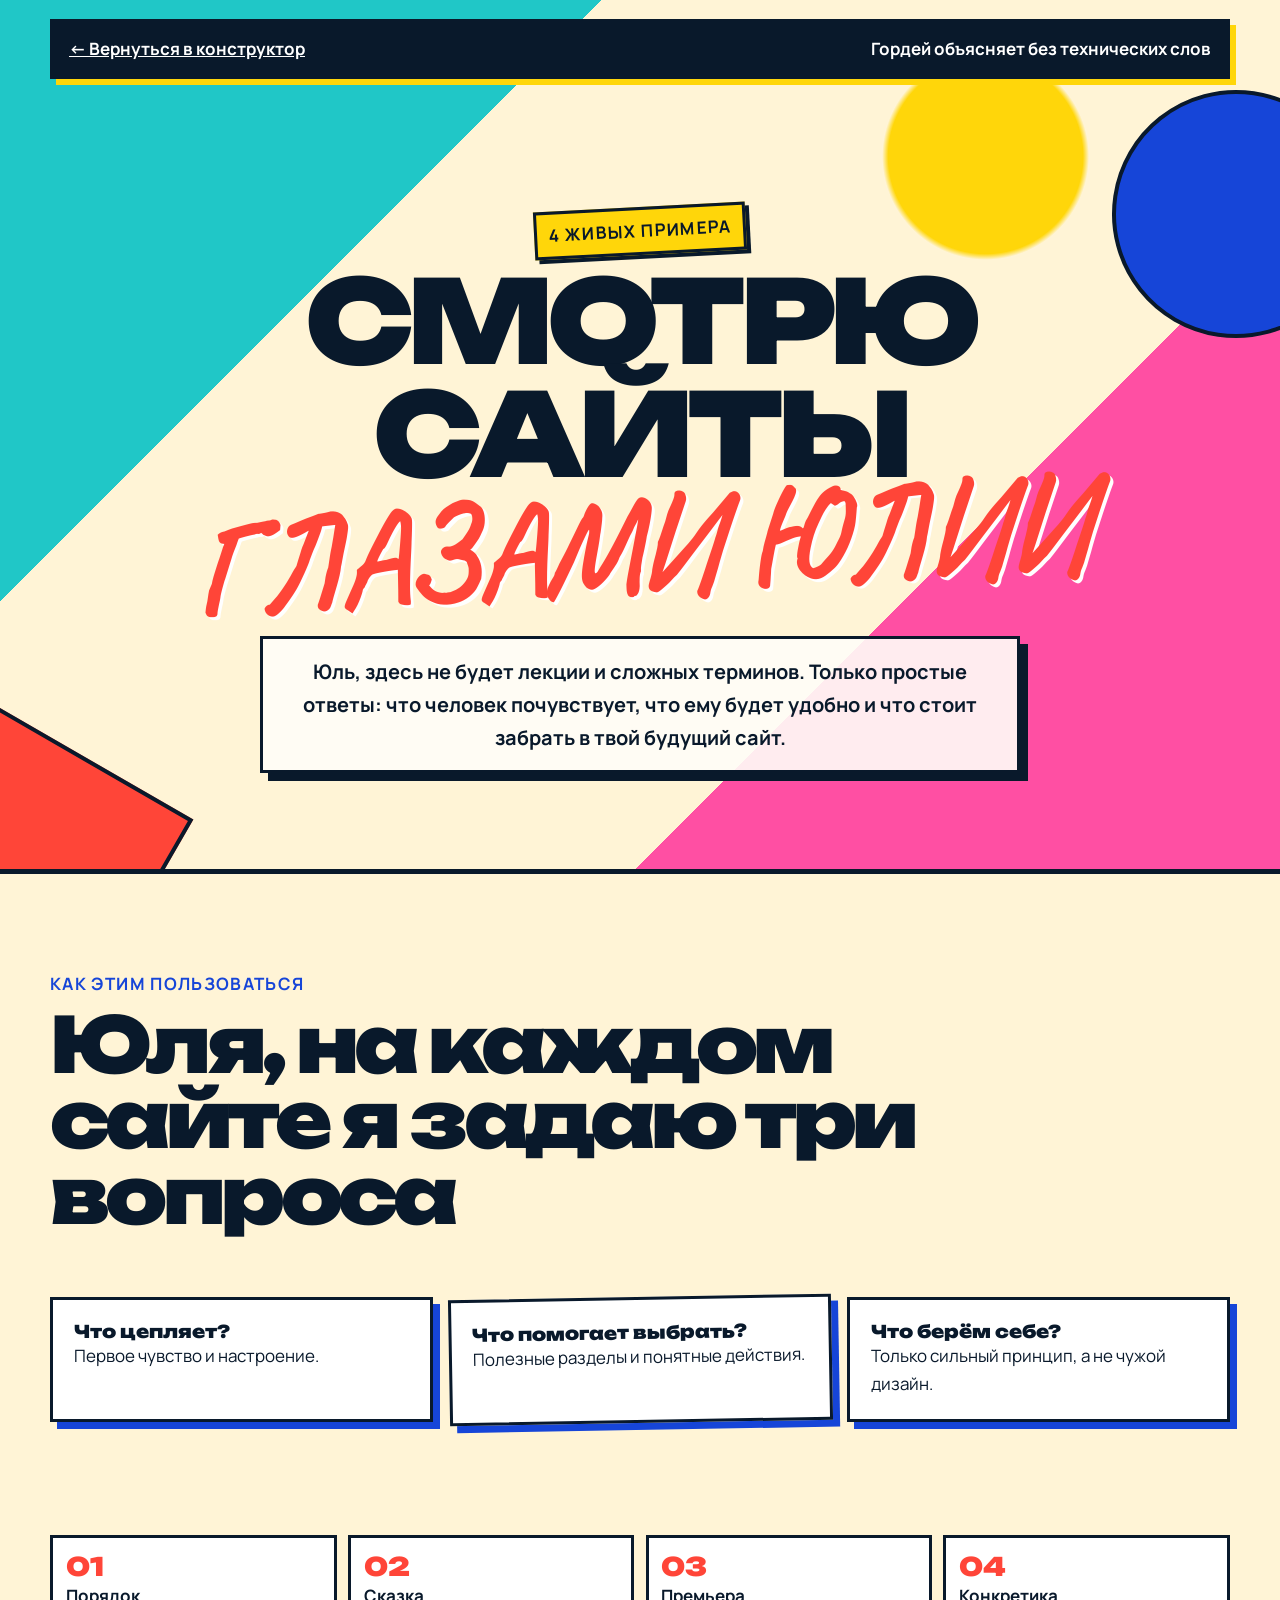
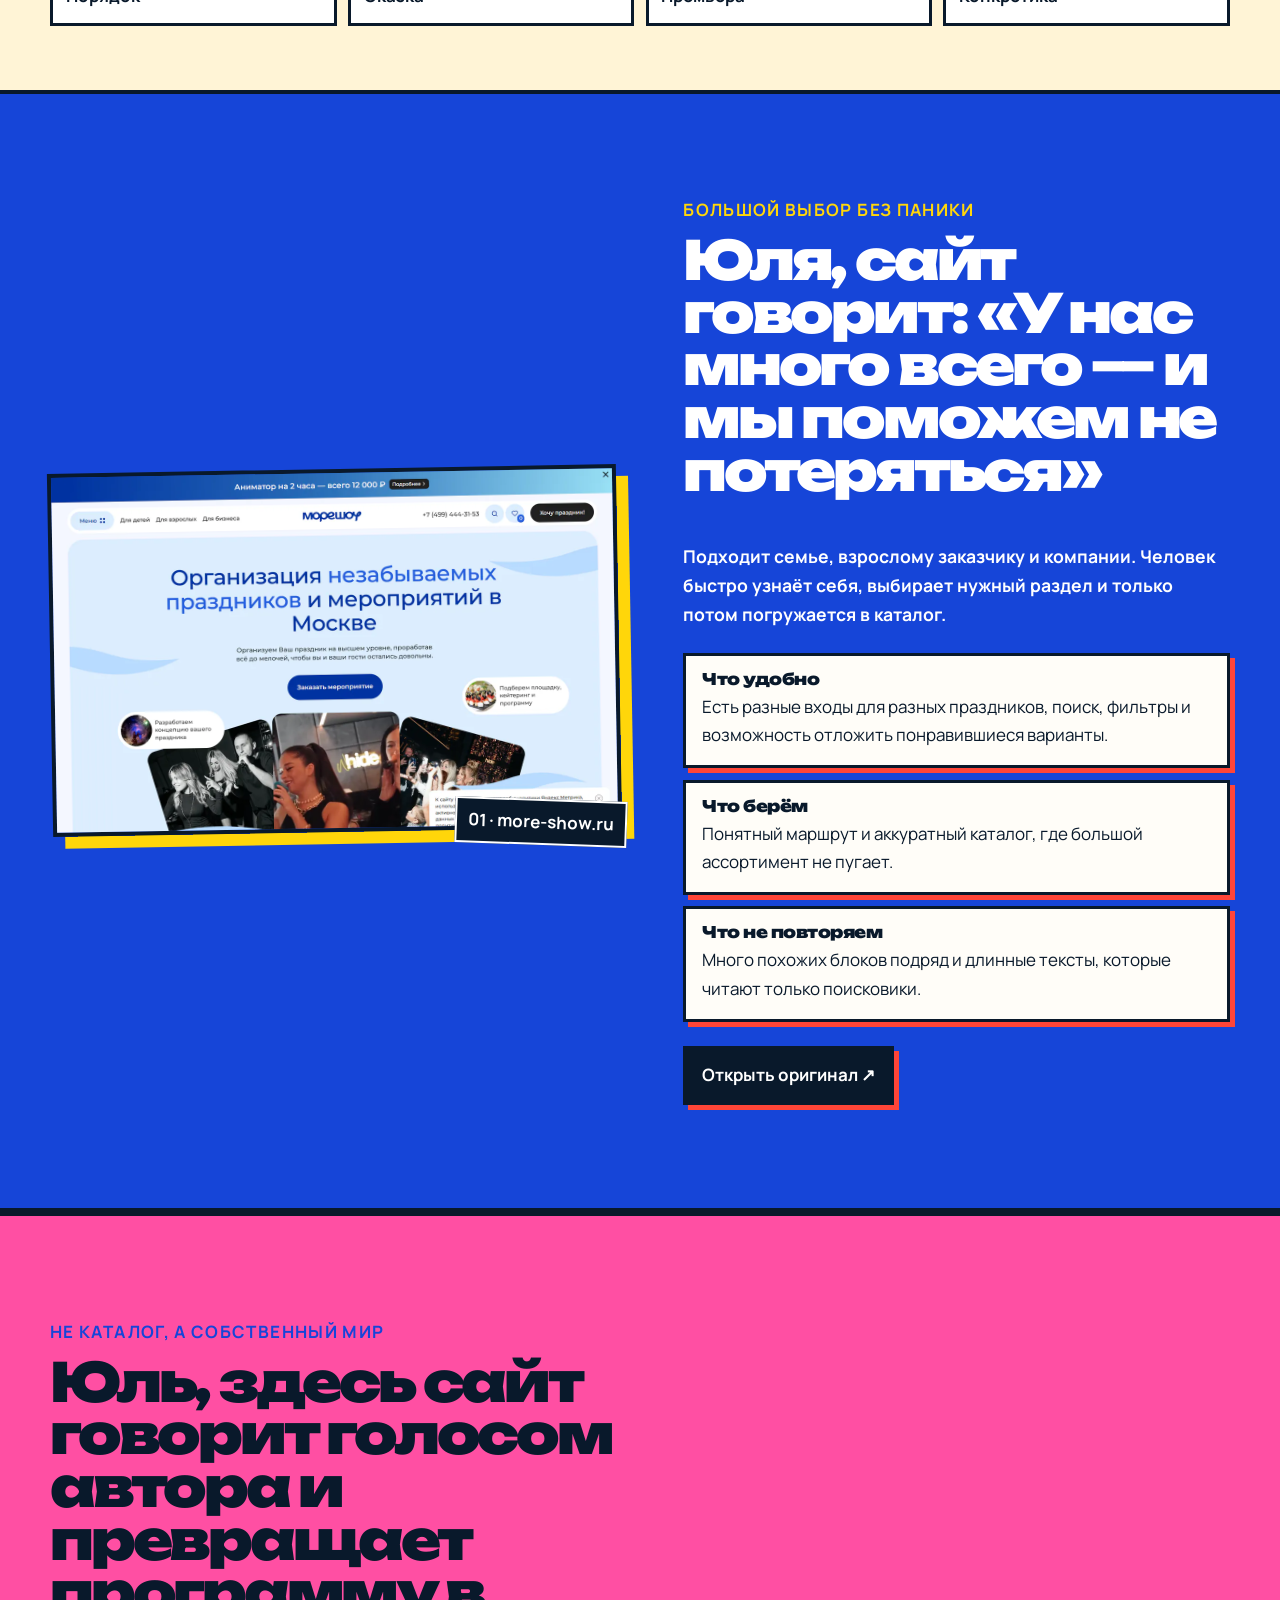
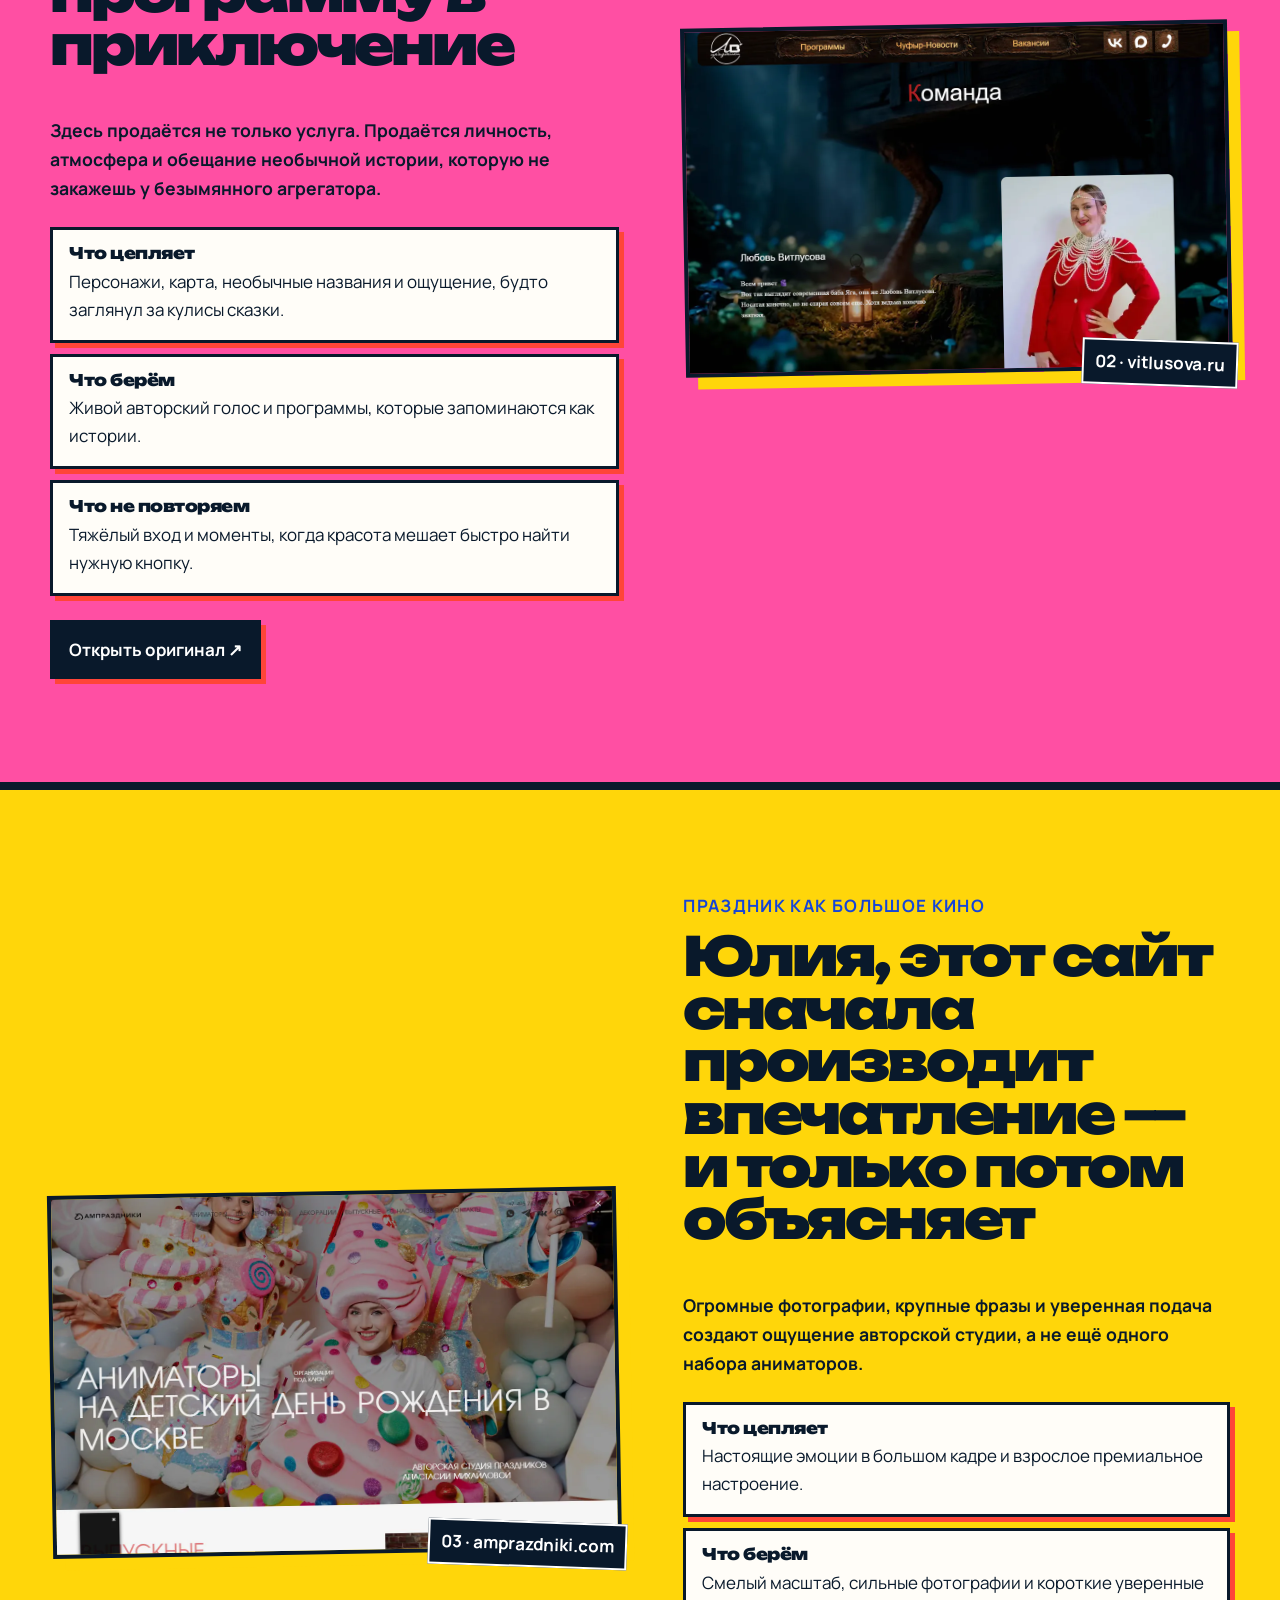
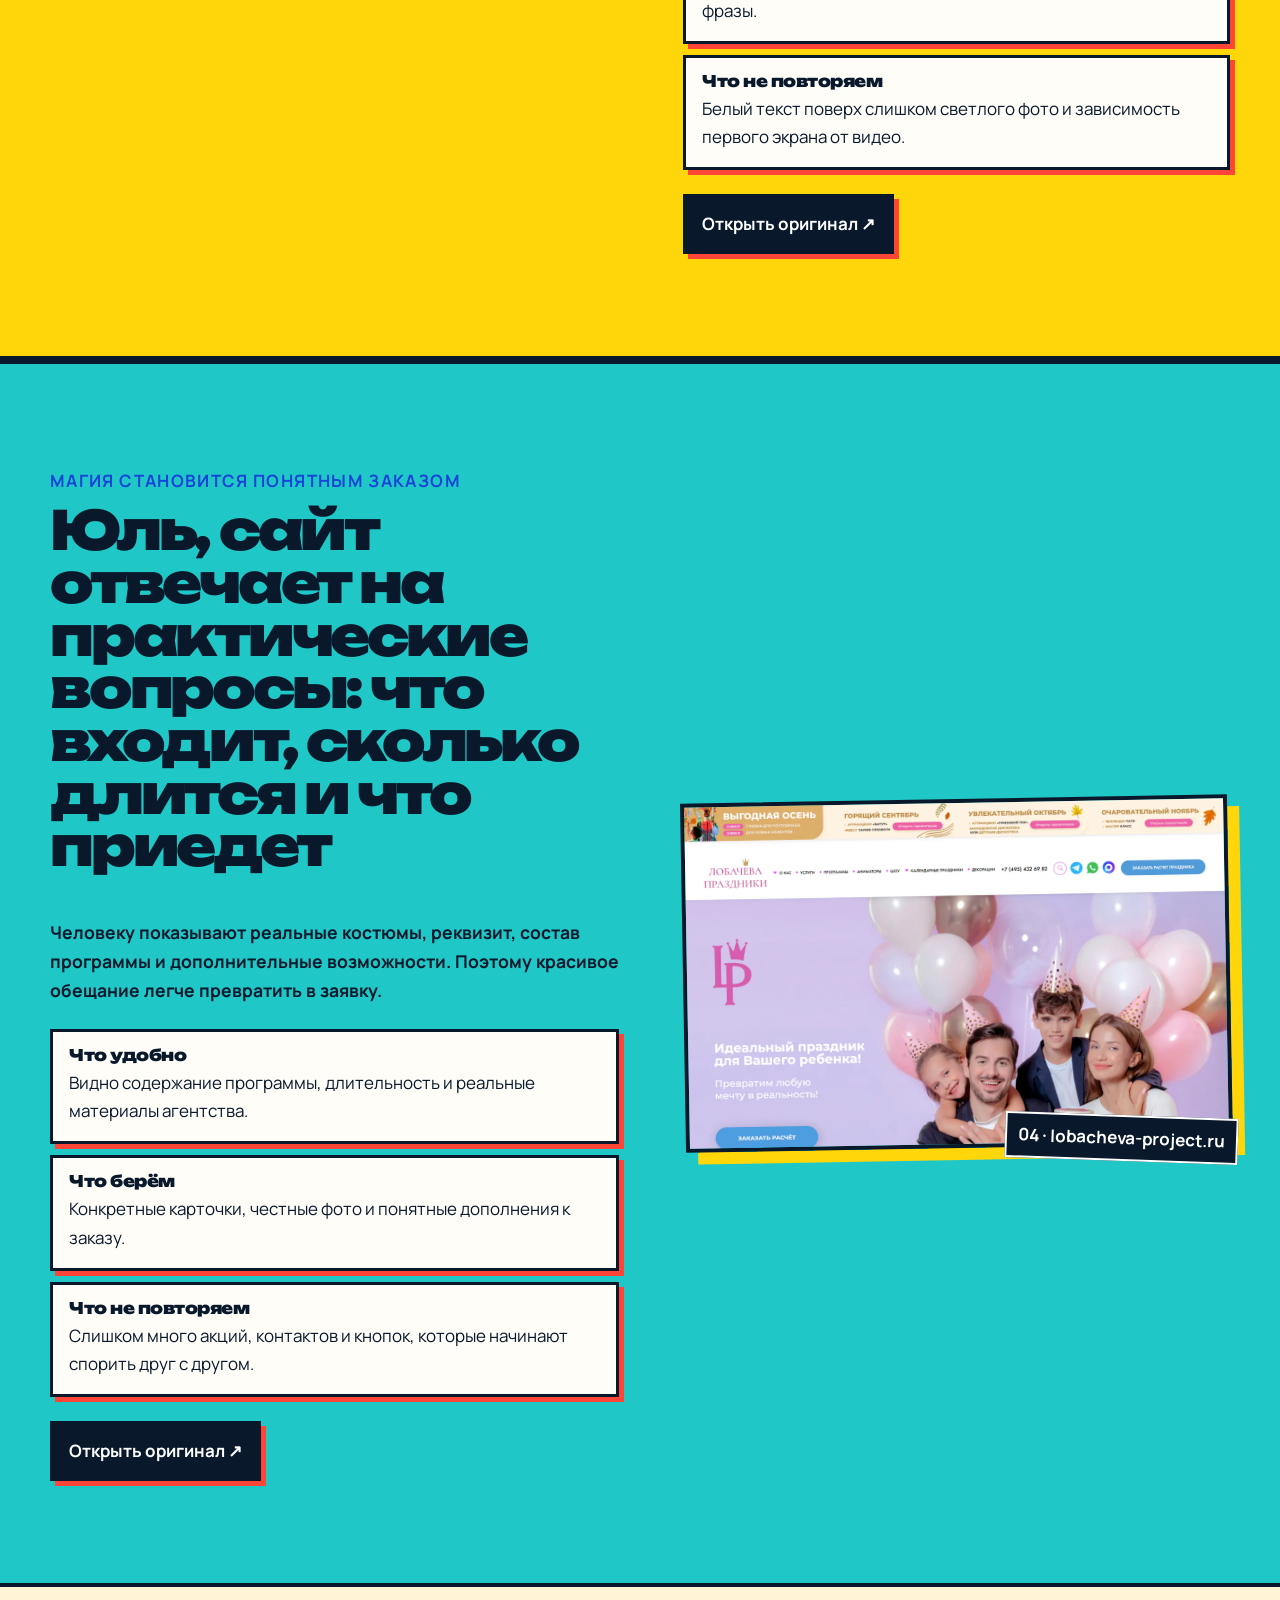
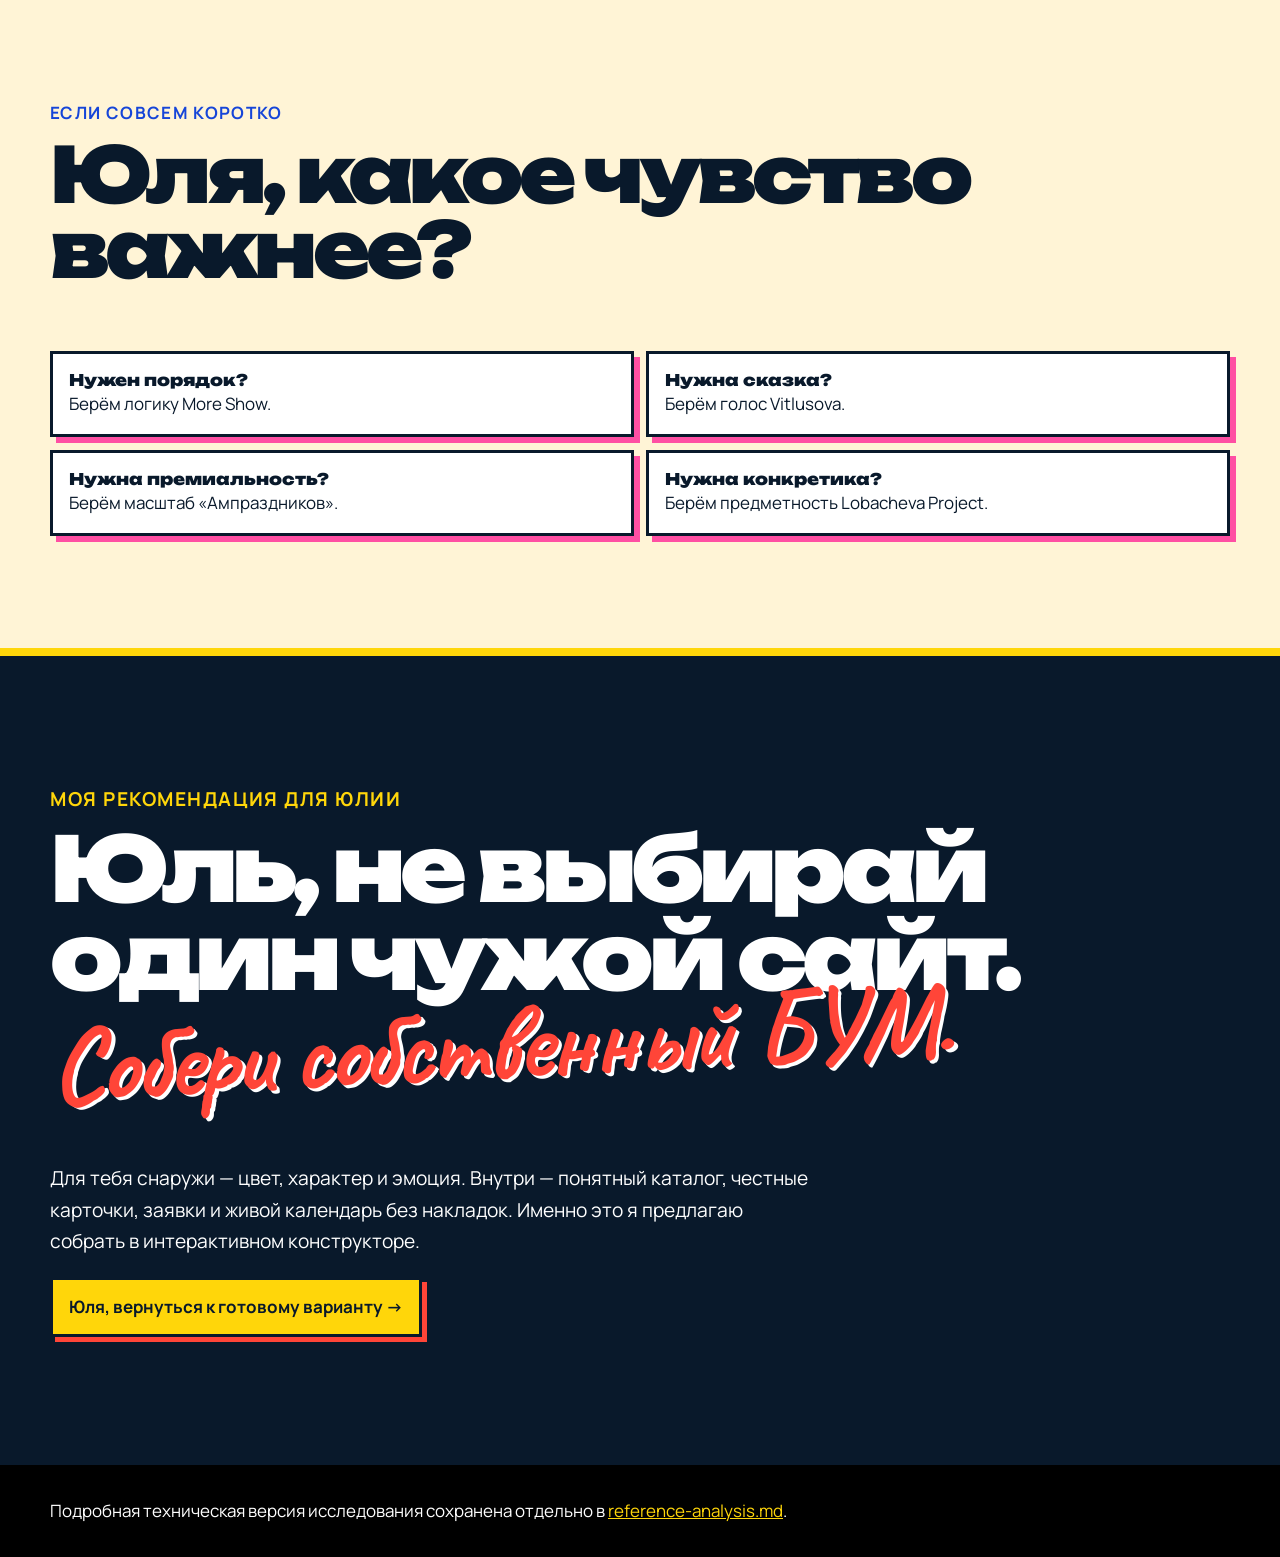
==== commit 8416ecd8: "feat: show Julia's ready project first" ====
--- a/research.html
+++ b/research.html
@@ -68,7 +68,7 @@
     </section>
 
     <section class="hybrid">
-      <div class="container"><p class="eyebrow">Моя рекомендация для Юлии</p><h2>Юль, не выбирай один чужой сайт.<br><em>Собери собственный БУМ.</em></h2><p>Для тебя снаружи — цвет, характер и эмоция. Внутри — понятный каталог, честные карточки, заявки и живой календарь без накладок. Именно это я предлагаю собрать в интерактивном конструкторе.</p><a href="./">Юля, вернуться и продолжить выбор →</a></div>
+      <div class="container"><p class="eyebrow">Моя рекомендация для Юлии</p><h2>Юль, не выбирай один чужой сайт.<br><em>Собери собственный БУМ.</em></h2><p>Для тебя снаружи — цвет, характер и эмоция. Внутри — понятный каталог, честные карточки, заявки и живой календарь без накладок. Именно это я предлагаю собрать в интерактивном конструкторе.</p><a href="./">Юля, вернуться к готовому варианту →</a></div>
     </section>
   </main>
   <footer><div class="container">Подробная техническая версия исследования сохранена отдельно в <a href="research/reference-analysis.md">reference-analysis.md</a>.</div></footer>
